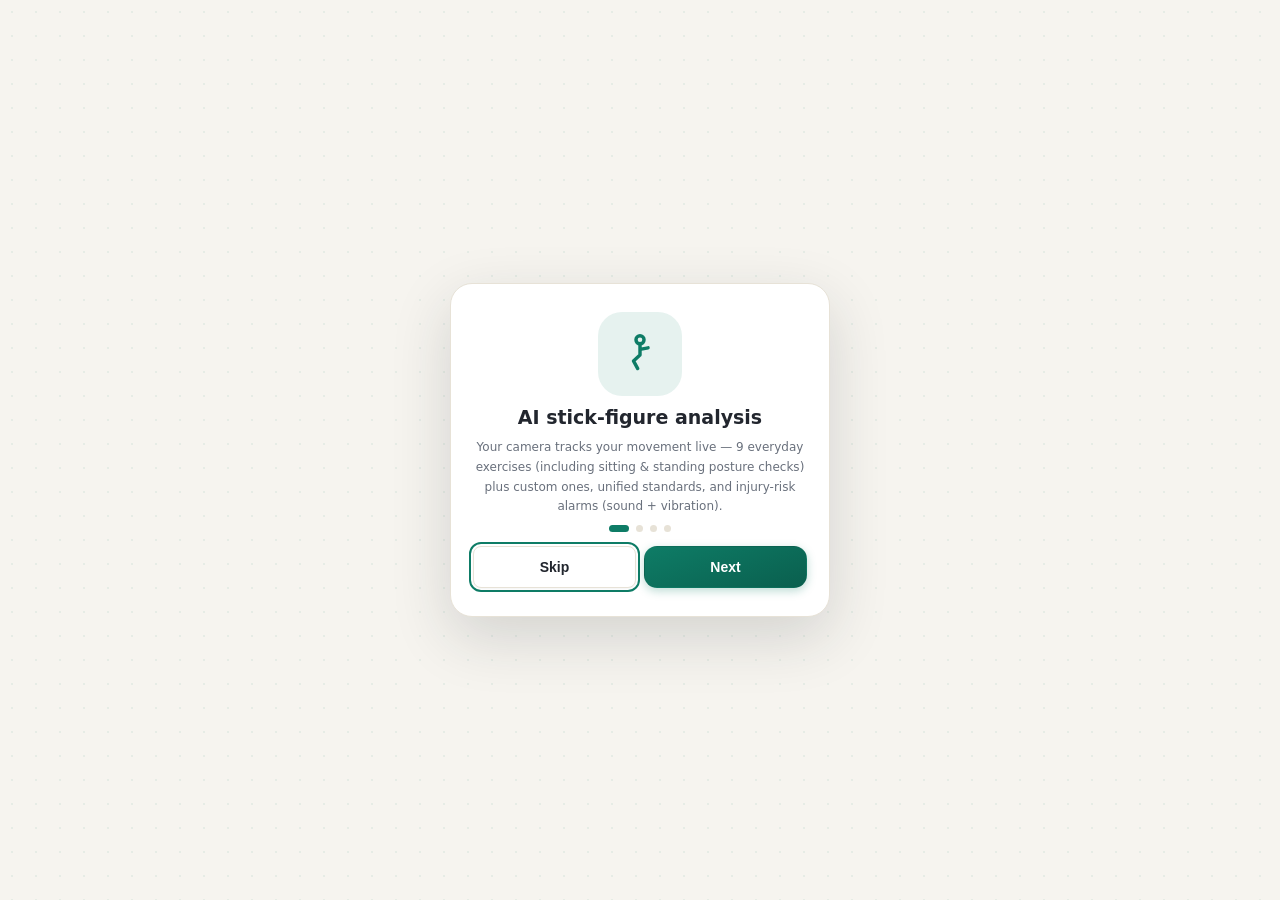
==== index.html @ b5837866 "v2.32.0: 端手接力（导出→传文件→导入合并，不再覆盖）+ 215 项测试全绿" ====
<!DOCTYPE html>
<html lang="zh-CN">
<head>
<meta charset="UTF-8">
<meta name="viewport" content="width=device-width, initial-scale=1.0, viewport-fit=cover">
<meta name="theme-color" content="#f6f4ef">
<meta name="description" content="康复AI：浏览器本地运行 AI 姿态识别，火柴人实时分析深蹲/弓步蹲/俯卧撑，训练记录与理疗预约，视频不上传。">
<title>康复AI · 火柴人姿势分析</title>
<link rel="icon" href="data:image/svg+xml,%3Csvg xmlns='http://www.w3.org/2000/svg' viewBox='0 0 40 40'%3E%3Crect width='40' height='40' rx='11' fill='%230e7c66'/%3E%3Ccircle cx='20' cy='12.5' r='3.4' fill='none' stroke='white' stroke-width='2.4'/%3E%3Cpath d='M20 16.5v8.2M20 20.5l-5.6 4.4M20 20.5l5.6 4.4M20 24.7l-4.4 5.6M20 24.7l4.4 5.6M20 19.5l-6-3.2M20 19.5l6-3.2' fill='none' stroke='white' stroke-width='2.4' stroke-linecap='round'/%3E%3C/svg%3E">
<link rel="manifest" href="manifest.json">
<meta name="apple-mobile-web-app-capable" content="yes">
<meta name="apple-mobile-web-app-status-bar-style" content="default">
<meta name="apple-mobile-web-app-title" content="康复AI">
<link rel="apple-touch-icon" href="icon-192.png">
<meta property="og:title" content="康复AI · Rehab AI — 火柴人姿势分析">
<meta property="og:description" content="On-device AI stick-figure posture analysis — squats, lunges, push-ups. Bilingual 中英双语, no video upload.">
<meta property="og:type" content="website">
<meta property="og:url" content="https://xushengqin666-cell.github.io/rehab-ai/">
<meta property="og:image" content="https://xushengqin666-cell.github.io/rehab-ai/icon-512.png">
<link rel="stylesheet" href="style.css">
</head>
<body>

<header class="app-header">
  <div class="brand">
    <svg class="brand-mark" viewBox="0 0 40 40" aria-hidden="true">
      <rect width="40" height="40" rx="11" fill="#0e7c66"/>
      <circle cx="20" cy="12.5" r="3.4" fill="none" stroke="#fff" stroke-width="2.4"/>
      <path d="M20 16.5v8.2M20 20.5l-5.6 4.4M20 20.5l5.6 4.4M20 24.7l-4.4 5.6M20 24.7l4.4 5.6M20 19.5l-6-3.2M20 19.5l6-3.2" fill="none" stroke="#fff" stroke-width="2.4" stroke-linecap="round"/>
    </svg>
    <div class="brand-text">
      <div class="logo" data-i18n="logoName">康复AI</div>
      <div class="sub" data-i18n="headerSub">火柴人姿势分析 · 端手互通</div>
    </div>
  </div>
  <button id="btn-lang" class="lang-btn" title="Switch language">EN</button>
</header>

<main>
  <!-- ============ 训练 ============ -->
  <section id="tab-train" class="tab active">
    <div class="ex-row">
      <div id="ex-chips" class="chips"></div>
    </div>
    <p class="hint" id="ex-desc"></p>
    <div id="goal-line" class="goal-line hidden"></div>
    <div id="train-today" class="card hidden" style="margin-top:10px;padding:12px 14px"></div>
    <div id="pain-strip" class="pain-strip"></div>

    <div class="camera-box">
      <video id="video" playsinline muted autoplay></video>
      <canvas id="overlay"></canvas>
      <div id="placeholder">
        <div class="ph-icon">
          <svg viewBox="0 0 24 24" fill="none" stroke="currentColor" stroke-width="1.6" stroke-linecap="round" stroke-linejoin="round"><circle cx="12" cy="4.8" r="2.2"/><path d="M12 7v5.6M12 12.6l-4 3M12 12.6l4 3M12 15.6l-3.2 4M12 15.6l3.2 4M12 9.6l-4.6-2M12 9.6l4.6-2"/></svg>
        </div>
        <p id="placeholder-text" data-i18n="phText">点击「开始分析」启动摄像头<br>手机请授权摄像头权限（需 HTTPS 或 localhost）</p>
      </div>
      <div id="loading" class="hidden"></div>
      <div id="train-timer" class="train-timer hidden"></div>
      <div id="cam-guide" class="cam-guide hidden"></div>
    </div>

    <div id="stats-box" class="hidden">
      <div id="chips" class="stats"></div>
    </div>

    <div id="feedback" class="feedback hidden"></div>
    <div id="cam-retry" class="hidden"></div>

    <!-- 二维码同步状态 -->
    <div id="sync-panel" class="card hidden" style="margin-top:12px">
      <h3 data-i18n="scanTitle">正在扫描二维码…</h3>
      <p class="hint" id="sync-progress">…</p>
      <div class="controls">
        <button id="btn-sync-cancel" class="btn" data-i18n="scanCancel">取消</button>
      </div>
    </div>

    <!-- 数据采集面板 -->
    <div id="collect-panel" class="card hidden" style="margin-top:12px">
      <h3 data-i18n="collectTitle">数据采集（训练真实模型用）</h3>
      <p class="hint" data-i18n="collectHint">摆好姿势 → 点下方标签记录当前帧特征。每个标签 ≥50 条效果最好。</p>
      <div id="collect-feats" class="collect-feats">特征: --</div>
      <div id="collect-labels" class="collect-labels"></div>
      <div id="collect-count" class="collect-count">已采 0 条</div>
    </div>

    <div class="controls">
      <button id="btn-start" class="btn primary">
        <span class="btn-ico" id="btn-start-ico"><svg viewBox="0 0 24 24"><path d="M8.2 5.6v12.8a.7.7 0 0 0 1.1.6l10.2-6.4a.7.7 0 0 0 0-1.2L9.3 5a.7.7 0 0 0-1.1.6Z" fill="currentColor"/></svg></span>
        <span id="btn-start-label" data-i18n="btnStart">开始分析</span>
      </button>
      <button id="btn-photo" class="btn">
        <span class="btn-ico"><svg viewBox="0 0 24 24" fill="none" stroke="currentColor" stroke-width="1.8" stroke-linecap="round" stroke-linejoin="round"><rect x="3.8" y="5.2" width="16.4" height="13.6" rx="2.2"/><circle cx="9.2" cy="10" r="1.5"/><path d="M4.8 17.2l5-4.6 3.6 3.2 2.9-2.6 2.9 2.8"/></svg></span>
        <span data-i18n="btnPhoto">图片分析</span>
      </button>
      <input type="file" id="photo-input" accept="image/*" hidden>
      <button id="btn-toggle-collect" class="btn">
        <span class="btn-ico"><svg viewBox="0 0 24 24" fill="none" stroke="currentColor" stroke-width="1.8" stroke-linecap="round" stroke-linejoin="round"><path d="M12.8 4.1l7.1.3a1.6 1.6 0 0 1 1.5 1.5l.3 7.1a2.4 2.4 0 0 1-.7 1.7l-6.9 6.9a2.4 2.4 0 0 1-3.4 0l-6.3-6.3a2.4 2.4 0 0 1 0-3.4l6.9-6.9a2.4 2.4 0 0 1 1.5-.9Z"/><circle cx="15.3" cy="8.7" r="1.5"/></svg></span>
        <span id="btn-collect-label" data-i18n="btnCollect">数据采集</span>
      </button>
      <button id="btn-save" class="btn accent" disabled>
        <span class="btn-ico"><svg viewBox="0 0 24 24" fill="none" stroke="currentColor" stroke-width="1.8" stroke-linecap="round" stroke-linejoin="round"><path d="M12 3.8a8.2 8.2 0 1 1 0 16.4 8.2 8.2 0 0 1 0-16.4Z"/><path d="m8.2 12.2 2.6 2.6 5-5.4"/></svg></span>
        <span data-i18n="btnSave">保存本次记录</span>
      </button>
      <button id="btn-rest" class="btn">
        <span class="btn-ico"><svg viewBox="0 0 24 24" fill="none" stroke="currentColor" stroke-width="1.8" stroke-linecap="round" stroke-linejoin="round"><circle cx="12" cy="13" r="7.4"/><path d="M12 9.6V13l2.4 1.6M9.8 2.6h4.4"/></svg></span>
        <span data-i18n="restBtn">休息计时</span>
      </button>
    </div>
    <p class="hint" data-i18n="trainHint">正面朝向镜头可检测膝盖内扣。采集的数据在「设置」页导出 CSV，用 Python 训练模型。</p>
  </section>

  <!-- ============ 体态评估（v2.19 新增：整体体态识别 → 识别完整才评价 → 指导性报告） ============ -->
  <section id="tab-posture" class="tab">
    <div class="card">
      <h3 data-i18n="paTitle">全身体态评估</h3>
      <p class="hint" data-i18n="paIntro">选择一种体态 → 全身完整入镜并保持 → AI 确认「识别完整」后才开始评价 → 指出不足并给出改进建议。</p>
      <div id="pa-kinds" class="pa-kinds">
        <button class="pa-kind" data-pa="standing"><span class="pa-kind-ico"><svg viewBox="0 0 24 24" fill="none" stroke="currentColor" stroke-width="1.8" stroke-linecap="round" stroke-linejoin="round"><circle cx="12" cy="4.8" r="2.2"/><path d="M12 7v5.6M12 12.6l-4 3M12 12.6l4 3M12 15.6l-3.2 4M12 15.6l3.2 4M12 9.6l-4.6-2M12 9.6l4.6-2"/></svg></span><span data-i18n="paKindStand">正常站立</span></button>
        <button class="pa-kind" data-pa="single"><span class="pa-kind-ico"><svg viewBox="0 0 24 24" fill="none" stroke="currentColor" stroke-width="1.8" stroke-linecap="round" stroke-linejoin="round"><circle cx="12" cy="4.8" r="2.2"/><path d="M12 7v8M12 11.5l-4 3M12 11.5l4 3M12 15l-3.2 4M12 15l3.2 4M12 9.5l-4.6-2M12 9.5l4.6-2M15.5 12.5l2.5-.5M15.5 14.5l2.5.5"/></svg></span><span data-i18n="paKindSingle">单腿站立</span></button>
        <button class="pa-kind" data-pa="squat"><span class="pa-kind-ico"><svg viewBox="0 0 24 24" fill="none" stroke="currentColor" stroke-width="1.8" stroke-linecap="round" stroke-linejoin="round"><circle cx="12" cy="5" r="2.2"/><path d="M12 7.2v3.6M12 10.8l-3 2M12 10.8l3 2M8.5 12.5 7 16M15.5 12.5 17 16M12 9.5l-4.6-2M12 9.5l4.6-2"/></svg></span><span data-i18n="paKindSquat">深蹲</span></button>
        <button class="pa-kind" data-pa="walk"><span class="pa-kind-ico"><svg viewBox="0 0 24 24" fill="none" stroke="currentColor" stroke-width="1.8" stroke-linecap="round" stroke-linejoin="round"><circle cx="12" cy="4.8" r="2.2"/><path d="M12 7v4.5M12 11.5l-3.5 2.5L7 16.5M12 11.5l3 1.5M10.5 16.5l2 2 3.5-2M12 9.5l-4-2M12 9.5l4-2"/></svg></span><span data-i18n="paKindWalk">走路</span></button>
        <button class="pa-kind" data-pa="run"><span class="pa-kind-ico"><svg viewBox="0 0 24 24" fill="none" stroke="currentColor" stroke-width="1.8" stroke-linecap="round" stroke-linejoin="round"><circle cx="12" cy="4.8" r="2.2"/><path d="M12 7v3.5M12 10.5l-4 2.5L6.5 15M12 10.5l3.5 2M9 15.5l2.5 3 4-1.5M12 9.5l-4.6-2M12 9.5l4.6-2M8.5 8.5 7 8M9.5 7l1.5-1.5"/></svg></span><span data-i18n="paKindRun">跑步</span></button>
      </div>
      <p class="hint tiny" id="pa-guide" data-i18n="paGuideStand">侧身或正面朝向镜头，全身入镜，自然站立 6 秒</p>
    </div>

    <div class="camera-box" id="pa-cam-box">
      <video id="pa-video" playsinline muted autoplay></video>
      <canvas id="pa-overlay"></canvas>
      <div id="pa-placeholder">
        <div class="ph-icon">
          <svg viewBox="0 0 24 24" fill="none" stroke="currentColor" stroke-width="1.6" stroke-linecap="round" stroke-linejoin="round"><circle cx="12" cy="4.8" r="2.2"/><path d="M12 7v5.6M12 12.6l-4 3M12 12.6l4 3M12 15.6l-3.2 4M12 15.6l3.2 4M12 9.6l-4.6-2M12 9.6l4.6-2"/></svg>
        </div>
        <p id="pa-placeholder-text" data-i18n="paPlaceholderShort">选一种体态 → 全身入镜保持稳定，AI 确认识别完整后自动评价</p>
      </div>
      <div id="pa-loading" class="hidden"></div>
    </div>

    <div id="pa-gate" class="card hidden">
      <h3 data-i18n="paGateTitle">识别完整性检查（先完整，再评价）</h3>
      <div id="pa-checks" class="pa-checks"></div>
      <div id="pa-progress" class="pa-progress"><div class="pa-progress-fill" id="pa-progress-fill"></div></div>
      <p class="hint tiny" id="pa-hint"></p>
    </div>

    <div class="controls">
      <button id="btn-pa-start" class="btn primary">
        <span class="btn-ico"><svg viewBox="0 0 24 24" fill="none" stroke="currentColor" stroke-width="1.8" stroke-linecap="round" stroke-linejoin="round"><path d="M8.2 5.6v12.8a.7.7 0 0 0 1.1.6l10.2-6.4a.7.7 0 0 0 0-1.2L9.3 5a.7.7 0 0 0-1.1.6Z" fill="currentColor"/></svg></span>
        <span id="btn-pa-start-label" data-i18n="paBtnStart">开始体态评估</span>
      </button>
      <button id="btn-pa-demo" class="btn">
        <span class="btn-ico"><svg viewBox="0 0 24 24" fill="none" stroke="currentColor" stroke-width="1.8" stroke-linecap="round" stroke-linejoin="round"><path d="M4.5 5.5h5l2-2h1l2 2h5v10h-15z"/><circle cx="12" cy="11" r="3.4"/></svg></span>
        <span data-i18n="paBtnDemo">演示模式</span>
      </button>
    </div>

    <div id="pa-report" class="card hidden"></div>

    <div class="card">
      <h3 data-i18n="romTitle">关节活动度 ROM 测量</h3>
      <p class="hint" data-i18n="romIntro">测 6 秒取最大活动范围：选测量项与侧别 → 按提示慢慢做到最大幅度 → 自动记录角度、等级与左右差异。</p>
      <div id="rom-items" class="pa-kinds"></div>
      <div class="controls" style="margin-top:8px">
        <div class="seg" id="rom-side">
          <button data-side="L" class="on" data-i18n="romSideL">左侧</button>
          <button data-side="R" data-i18n="romSideR">右侧</button>
        </div>
      </div>
      <p class="hint tiny" id="rom-guide"></p>
      <div class="controls">
        <button id="btn-rom-start" class="btn primary"><span id="btn-rom-start-label" data-i18n="romStart">开始 ROM 测量</span></button>
        <button id="btn-rom-demo" class="btn" data-i18n="romDemo">演示模式</button>
      </div>
      <div id="rom-live" class="rom-live hidden"></div>
      <div id="rom-result" class="hidden"></div>
      <p class="hint tiny" id="rom-history-title" data-i18n="romHistoryTitle" style="margin-top:12px">ROM 历史</p>
      <div id="rom-history" class="list"></div>
    </div>

    <div class="card">
      <h3 data-i18n="paHistoryTitle">历史体态评估</h3>
      <div id="pa-history" class="list"></div>
    </div>

    <div class="card">
      <h3 data-i18n="eduTitle">康复小课堂</h3>
      <p class="hint" data-i18n="eduHint">点开卡片了解「为什么会这样 · 不纠正会怎样 · 日常该注意什么」，并直接跳到对应训练。</p>
      <div id="edu-list" class="list"></div>
    </div>
  </section>

  <!-- ============ 功能测试（v2.20 新增：动态动作分析 · 运动学引擎 · 知识库训练 · 长期追踪） ============ -->
  <section id="tab-ft" class="tab">
    <div class="card">
      <h3 data-i18n="ftTitle">运动功能测试（动态动作）</h3>
      <p class="hint" data-i18n="ftIntro">5 项动态动作约 5 分钟：AI 分析整个动作过程——关节角度、左右对称、速度、稳定性、活动范围、一致性，与标准模板比对相似度，再按「问题→训练」知识库给出个性化方案；复测时自动对比上次进步。</p>
      <p class="hint tiny" data-i18n="ftScoreWeights">评分权重：静态对称 20% · 关节排列 20% · 动态控制 25% · 稳定性 15% · 活动度 10% · 一致性 10%</p>
      <div id="ft-moves" class="pa-kinds"></div>
      <p class="hint tiny" id="ft-guide"></p>
      <p class="hint tiny" data-i18n="ftWarmup">测试前请先活动关节 30 秒</p>
    </div>

    <div class="camera-box" id="ft-cam-box">
      <video id="ft-video" playsinline muted autoplay></video>
      <canvas id="ft-overlay"></canvas>
      <div id="ft-placeholder">
        <div class="ph-icon">
          <svg viewBox="0 0 24 24" fill="none" stroke="currentColor" stroke-width="1.6" stroke-linecap="round" stroke-linejoin="round"><circle cx="12" cy="4.8" r="2.2"/><path d="M12 7v5.6M12 12.6l-4 3M12 12.6l4 3M12 15.6l-3.2 4M12 15.6l3.2 4M12 9.6l-4.6-2M12 9.6l4.6-2"/></svg>
        </div>
        <p id="ft-placeholder-text" data-i18n="ftPlaceholderShort">选择动作 → 全身入镜，AI 先检查完整性再分析</p>
      </div>
      <div id="ft-loading" class="hidden"></div>
    </div>

    <div id="ft-gate" class="card hidden">
      <h3 data-i18n="ftGateTitle">识别完整性检查（先完整，再分析）</h3>
      <div id="ft-checks" class="pa-checks"></div>
      <p class="hint tiny" id="ft-hint"></p>
    </div>

    <div id="ft-live" class="card hidden">
      <h3 data-i18n="ftLive">实时数据</h3>
      <div id="ft-live-metrics" class="stats"></div>
      <div id="ft-live-sub" class="hint tiny hidden"></div>
      <div class="ft-cue" id="ft-cue"></div>
    </div>

    <div class="controls">
      <button id="btn-ft-start" class="btn primary">
        <span class="btn-ico"><svg viewBox="0 0 24 24" fill="none" stroke="currentColor" stroke-width="1.8" stroke-linecap="round" stroke-linejoin="round"><path d="M8.2 5.6v12.8a.7.7 0 0 0 1.1.6l10.2-6.4a.7.7 0 0 0 0-1.2L9.3 5a.7.7 0 0 0-1.1.6Z" fill="currentColor"/></svg></span>
        <span id="btn-ft-start-label" data-i18n="ftBtnStart">开始测试</span>
      </button>
      <button id="btn-ft-battery" class="btn">
        <span class="btn-ico"><svg viewBox="0 0 24 24" fill="none" stroke="currentColor" stroke-width="1.8" stroke-linecap="round" stroke-linejoin="round"><path d="M4 7h11v10H4zM15 9.5h2l1.5 1.5v2L17 14.5h-2M8 10.5v3M6.5 12h3"/></svg></span>
        <span data-i18n="ftBatteryBtn">完整测试（5 项连测）</span>
      </button>
      <button id="btn-ft-demo" class="btn">
        <span class="btn-ico"><svg viewBox="0 0 24 24" fill="none" stroke="currentColor" stroke-width="1.8" stroke-linecap="round" stroke-linejoin="round"><path d="M4.5 5.5h5l2-2h1l2 2h5v10h-15z"/><circle cx="12" cy="11" r="3.4"/></svg></span>
        <span data-i18n="ftBtnDemo">演示模式</span>
      </button>
    </div>

    <div id="ft-report" class="card hidden"></div>

    <div class="card">
      <h3 data-i18n="ftProfileTitle">数字人体档案</h3>
      <div id="ft-profile"></div>
    </div>

    <div class="card">
      <h3 data-i18n="ftHistoryTitle">测试记录</h3>
      <div id="ft-history" class="list"></div>
    </div>
  </section>

  <!-- ============ 今日（v2.21 新增：综合运动指数 · 恢复建议 · 坚持热力图 · 周小结） ============ -->
  <section id="tab-home" class="tab">
    <div class="card">
      <h3 data-i18n="relayTitle">端手接力（手机 ⇄ 电脑）</h3>
      <p class="hint" data-i18n="relayIntro">三步把数据搬过去：①在本机点「导出数据」拿到一个备份文件；②用微信/邮件/隔空投送传到另一台；③在另一台点「导入并合并」——两台的数据会合并（不是覆盖），编号相同的记录自动去重。</p>
      <div class="controls">
        <button id="btn-relay-export" class="btn primary"><span data-i18n="btnExport">导出数据</span></button>
        <button id="btn-relay-import" class="btn"><span data-i18n="btnImport">导入并合并</span></button>
        <button id="btn-relay-qr" class="btn"><span data-i18n="btnSyncShow2">面对面二维码同步</span></button>
      </div>
      <p class="hint tiny" id="relay-state"></p>
      <p class="hint tiny" data-i18n="relayHint">两台在同一房间时用二维码最快；不在同一地点就传文件。两种方式都是本地直传，不经过任何服务器。</p>
    </div>
    <div class="card">
      <h3 data-i18n="loopTitle">康复闭环（一条主线）</h3>
      <p class="hint" data-i18n="loopIntro">评估发现问题 → 生成训练 → 训练后记疼痛 → 复评对比：五步自动串起来，每一步都能一键跳到该去的地方。</p>
      <div id="care-loop"></div>
    </div>
    <div class="card">
      <h3 data-i18n="homeTitle">今日总览</h3>
      <div id="home-index"></div>
      <p class="hint tiny" id="home-pain" style="margin-top:8px"></p>
    </div>
    <div class="card" id="ai-plan-card">
      <h3 data-i18n="aiPlanTitle">AI 今日处方</h3>
      <p class="hint" data-i18n="aiPlanIntro">依据你自己的数据算出来，不是固定模板：规则与阈值都可在「设置 → 智能引擎」里改；采纳与否会被记住，下次自动调整。</p>
      <div id="ai-plan"></div>
    </div>
    <div class="card">
      <h3 data-i18n="homeToday">今日任务</h3>
      <div id="home-today" class="list"></div>
    </div>
    <div class="card">
      <h3 data-i18n="homeStreak30">30 天坚持</h3>
      <div id="home-heat" class="hm-heat"></div>
    </div>
    <div class="card">
      <h3 data-i18n="homeWeek">本周小结</h3>
      <div id="home-week"></div>
    </div>
  </section>

  <!-- ============ 跟练（v2.21 新增：引导式训练 · 节拍器 · 语音 · 组间休息 · 计入训练记录） ============ -->
  <section id="tab-guide" class="tab">
    <div class="card">
      <h3 data-i18n="guideTitle">AI 跟练（引导式训练）</h3>
      <p class="hint" data-i18n="guideIntro">选一节康复跟练课：节拍器打节奏、语音报组次、组间自动休息，完成后自动计入训练记录（无需摄像头）。</p>
      <div id="gw-list" class="gw-list"></div>
    </div>
    <div id="gw-active" class="card hidden">
      <div class="gw-stage" id="gw-stage"></div>
    </div>
  </section>

  <!-- ============ 记录打卡 ============ -->
  <section id="tab-record" class="tab">
    <div class="card">
      <h3 data-i18n="weekTitle">本周概况</h3>
      <div id="week-chart" class="chart"></div>
      <div class="summary-line" id="summary-line"></div>
      <p class="hint tiny" id="week-best" style="margin-top:4px"></p>
    </div>
    <div class="card">
      <h3 data-i18n="trendTitle">30 天趋势</h3>
      <p class="chart-cap" data-i18n="trendReps">每日次数</p>
      <div id="trend-chart" class="trend"></div>
      <p class="chart-cap" data-i18n="trendQuality">动作质量（不合格帧 %）</p>
      <div id="quality-chart" class="trend"></div>
    </div>
    <div class="card">
      <h3 data-i18n="distTitle">各动作分布</h3>
      <div id="dist-chart" class="dist"></div>
    </div>
    <div class="card">
      <h3 data-i18n="achTitle">成就</h3>
      <div id="ach-grid" class="ach"></div>
      <p class="hint tiny" id="ach-count" style="margin-top:6px"></p>
    </div>
    <div class="card">
      <h3 data-i18n="painTitle">疼痛记录（VAS 0–10）</h3>
      <p class="hint" data-i18n="painHint">训练前后各记一次：看训练是让疼痛变好还是变差。≥7 分建议先休息，或咨询治疗师。</p>
      <div id="pain-now" class="pain-now"></div>
      <div id="pain-chart" class="trend"></div>
      <div class="controls">
        <button id="btn-pain-pre" class="btn"><span data-i18n="painPre">记训练前疼痛</span></button>
        <button id="btn-pain-post" class="btn"><span data-i18n="painPost">记训练后疼痛</span></button>
      </div>
      <div id="pain-list" class="list" style="margin-top:8px"></div>
    </div>
    <div class="card">
      <h3 data-i18n="repTitle">治疗师报告</h3>
      <p class="hint" data-i18n="repHint">把近 30 天的评估、训练、疼痛与建议汇总成一页报告：导出 HTML 后用浏览器「打印 → 另存为 PDF」即可发给治疗师，也可以直接发图片。</p>
      <div id="rep-summary" class="rep-summary"></div>
      <div class="controls">
        <button id="btn-rep-html" class="btn primary"><span data-i18n="repExportHtml">导出报告（HTML/PDF）</span></button>
        <button id="btn-rep-png" class="btn"><span data-i18n="repExportPng">导出图片</span></button>
        <button id="btn-rep-copy" class="btn"><span data-i18n="repCopy">复制摘要</span></button>
      </div>
    </div>
    <div class="card">
      <h3 data-i18n="recordTitle">打卡记录</h3>
      <div id="session-list" class="list"></div>
    </div>
  </section>

  <!-- ============ 评估反馈 ============ -->
  <section id="tab-assess" class="tab">
    <div class="card">
      <h3 data-i18n="assessTitle">自我评估（1 分钟）</h3>
      <div class="q">
        <label data-i18n="qPain">1. 下蹲时膝盖有疼痛吗？</label>
        <div class="seg" data-q="pain">
          <button data-v="0" class="on" data-i18n="pain0">无</button>
          <button data-v="1" data-i18n="pain1">轻微</button>
          <button data-v="2" data-i18n="pain2">明显</button>
        </div>
      </div>
      <div class="q">
        <label data-i18n="qValgus">2. 深蹲时膝盖会不自觉向内扣吗？</label>
        <div class="seg" data-q="valgus">
          <button data-v="0" class="on" data-i18n="valgus0">不会</button>
          <button data-v="1" data-i18n="valgus1">有时</button>
          <button data-v="2" data-i18n="valgus2">经常</button>
        </div>
      </div>
      <div class="q">
        <label data-i18n="qBack">3. 久坐或运动后腰痛？</label>
        <div class="seg" data-q="back">
          <button data-v="0" class="on" data-i18n="back0">无</button>
          <button data-v="1" data-i18n="back1">偶尔</button>
          <button data-v="2" data-i18n="back2">经常</button>
        </div>
      </div>
      <div class="q">
        <label data-i18n="qFreq">4. 每周运动频率？</label>
        <div class="seg" data-q="freq">
          <button data-v="0" class="on" data-i18n="freq0">&lt;1次</button>
          <button data-v="1" data-i18n="freq1">1-3次</button>
          <button data-v="2" data-i18n="freq2">4次以上</button>
        </div>
      </div>
      <button id="btn-assess" class="btn primary block">
        <span class="btn-ico"><svg viewBox="0 0 24 24" fill="none" stroke="currentColor" stroke-width="1.8" stroke-linecap="round" stroke-linejoin="round"><rect x="6.5" y="4.2" width="11" height="16.2" rx="2.2"/><path d="M9.4 4.2v-1a1 1 0 0 1 1-1h3.2a1 1 0 0 1 1 1v1M9.2 13.6l2.1 2.1 3.7-4.4"/></svg></span>
        <span data-i18n="btnAssess">生成评估报告</span>
      </button>
      <div id="assess-result" class="assess-result hidden"></div>
    </div>
    <div class="card">
      <h3 data-i18n="assessTrend">评估分数趋势</h3>
      <div id="assess-trend" class="trend"></div>
    </div>
    <div class="card">
      <h3 data-i18n="promTitle">标准化自评量表（PROMs）</h3>
      <p class="hint" data-i18n="promIntro">用国际通用的随访量表记录功能受限程度：ODI 腰痛 · NDI 颈痛 · KOOS-12 膝痛 · EQ-5D-5L 通用健康。同一量表反复填写即可看恢复曲线，结果自动进入治疗师报告。</p>
      <div id="prom-list" class="pa-kinds"></div>
      <p class="hint tiny" id="prom-desc"></p>
      <div class="controls">
        <button id="btn-prom-start" class="btn primary"><span data-i18n="promStart">开始填写</span></button>
        <button id="btn-prom-cancel" class="btn hidden" data-i18n="cfCancel">取消</button>
      </div>
      <div id="prom-form" class="hidden"></div>
      <div id="prom-result" class="hidden"></div>
      <p class="hint tiny" id="prom-history-title" data-i18n="promHistoryTitle" style="margin-top:12px">量表历史</p>
      <div id="prom-history" class="list"></div>
    </div>
    <div class="card">
      <h3 data-i18n="assessListTitle">历史评估</h3>
      <div id="assess-list" class="list"></div>
    </div>
  </section>

  <!-- ============ 预约日程 ============ -->
  <section id="tab-schedule" class="tab">
    <div class="card">
      <h3 data-i18n="pathTitle">康复路径（分阶段）</h3>
      <p class="hint" data-i18n="pathIntro">不是写死的模板：路径、当前阶段、进阶条件都由你定；系统按你自己的数据推荐起点与升级时机，并可随时手动调整。</p>
      <div id="path-rec" class="hint tiny"></div>
      <div id="path-pick" class="pa-kinds"></div>
      <div id="path-body"></div>
    </div>
    <div class="card">
      <h3 data-i18n="todayPlan">今日任务</h3>
      <div id="today-plan" class="list"></div>
    </div>

    <div class="card">
      <h3 data-i18n="planTitle">康复计划</h3>
      <p class="hint" data-i18n="planHint">给每周的每天安排动作和目标次数，训练页打卡后自动计入进度。</p>
      <div id="plan-list" class="list"></div>
      <button id="btn-plan-add" class="btn block" data-i18n="btnPlanAdd">➕ 添加动作到计划</button>
      <button id="btn-ai-plan" class="btn primary block" style="margin-top:8px">
        <span class="btn-ico"><svg viewBox="0 0 24 24" fill="none" stroke="currentColor" stroke-width="1.8" stroke-linecap="round" stroke-linejoin="round"><path d="M12 4.5l1.4 4.1 4.1 1.4-4.1 1.4L12 15.5l-1.4-4.1-4.1-1.4 4.1-1.4Z"/><path d="M18.5 15.5l.7 2 2 .7-2 .7-.7 2-.7-2-2-.7 2-.7Z"/></svg></span>
        <span data-i18n="aiPlanBtn">AI 一键生成计划</span>
      </button>
      <div id="plan-editor" class="plan-editor hidden">
        <div id="plan-ex-pick" class="chips" style="margin-top:10px"></div>
        <div class="cf-rep" style="margin-top:8px">
          <input type="number" id="plan-reps" min="1" value="30" placeholder="目标次数" data-i18n-ph="planReps">
        </div>
        <div class="plan-days" id="plan-days"></div>
        <div class="controls">
          <button id="btn-plan-cancel" class="btn" data-i18n="cfCancel">取消</button>
          <button id="btn-plan-save" class="btn primary" data-i18n="cfSave">保存</button>
        </div>
      </div>
    </div>

    <div class="card">
      <h3 data-i18n="remTitle">训练提醒</h3>
      <p class="hint" data-i18n="remHint">到点提醒完成今日计划（需允许通知；页面开着时生效）。</p>
      <div class="rem-row">
        <input type="time" id="rem-time" value="18:00">
        <button id="btn-rem-toggle" class="btn primary" data-i18n="btnRemEnable">开启提醒</button>
      </div>
      <p class="hint" id="rem-status"></p>
    </div>

    <div class="card">
      <h3 data-i18n="sedTitle">久坐提醒</h3>
      <p class="hint" data-i18n="sedHint">久坐一段时间提醒起来活动，保护腰椎和肩颈。</p>
      <div class="rem-row">
        <select id="sed-interval" style="flex:1">
          <option value="30" data-i18n="sedOpt30">30 分钟</option>
          <option value="45" selected data-i18n="sedOpt45">45 分钟</option>
          <option value="60" data-i18n="sedOpt60">60 分钟</option>
        </select>
        <button id="btn-sed-toggle" class="btn primary" data-i18n="sedEnable">开启久坐提醒</button>
      </div>
      <p class="hint" id="sed-status"></p>
    </div>

    <div class="card">
      <h3 data-i18n="voiceTitle">语音播报</h3>
      <p class="hint" data-i18n="voiceHint">开启后用语音提示动作要领、计数里程碑和危险警报（手机/电脑系统语音，离线可用）。</p>
      <div class="rem-row">
        <button id="btn-voice-toggle" class="btn primary block" data-i18n="btnVoiceEnable">开启语音</button>
      </div>
      <p class="hint" id="voice-status"></p>
    </div>

    <div class="card">
      <h3 data-i18n="apptTitle">理疗预约</h3>
      <form id="appt-form" class="form">
        <input type="date" id="appt-date" required>
        <input type="time" id="appt-time" required>
        <input type="text" id="appt-place" placeholder="理疗师 / 医院名称" data-i18n-ph="phPlace" required>
        <input type="text" id="appt-note" placeholder="备注（可选）" data-i18n-ph="phNote">
        <button class="btn primary block">
          <span class="btn-ico"><svg viewBox="0 0 24 24" fill="none" stroke="currentColor" stroke-width="1.8" stroke-linecap="round" stroke-linejoin="round"><path d="M12 5.5v13M5.5 12h13"/></svg></span>
          <span data-i18n="btnAddAppt">添加预约</span>
        </button>
      </form>
    </div>
    <div class="card">
      <h3 data-i18n="apptListTitle">预约列表</h3>
      <div id="appt-list" class="list"></div>
    </div>
  </section>

  <!-- ============ 设置 ============ -->
  <section id="tab-settings" class="tab">
    <div class="card">
      <h3 data-i18n="profileTitle">个人资料</h3>
      <div class="form">
        <input type="text" id="pf-name" placeholder="昵称" data-i18n-ph="phName">
        <select id="pf-goal">
          <option value="knee" data-i18n="goalKnee">膝关节康复</option>
          <option value="posture" data-i18n="goalPosture">改善姿势</option>
          <option value="fitness" data-i18n="goalFitness">增强体能</option>
          <option value="other" data-i18n="goalOther">其他</option>
        </select>
        <input type="text" id="pf-injury" placeholder="伤情备注（可选，仅存本机）" data-i18n-ph="phInjury">
        <button id="btn-save-profile" class="btn primary block" data-i18n="btnSaveProfile">保存资料</button>
      </div>
    </div>

    <div class="card">
      <h3 data-i18n="customTitle">自定义动作</h3>
      <p class="hint" data-i18n="customHint">自己定义动作：选三个关节量夹角（或竖直角度）、设合格范围、设计数规则、写提示语。创建后在「训练」页选择使用。</p>
      <div id="custom-list" class="list"></div>
      <button id="btn-new-custom" class="btn primary block">
        <span class="btn-ico"><svg viewBox="0 0 24 24" fill="none" stroke="currentColor" stroke-width="1.8" stroke-linecap="round" stroke-linejoin="round"><path d="M12 5.5v13M5.5 12h13"/></svg></span>
        <span data-i18n="btnNewCustom">新建自定义动作</span>
      </button>
    </div>

    <div class="card hidden" id="custom-form-card">
      <h3 id="cf-title">新建自定义动作</h3>
      <div class="form">
        <input type="text" id="cf-name" placeholder="动作名称（如：单腿蹲）" data-i18n-ph="cfNamePh">
        <input type="text" id="cf-desc" placeholder="动作说明（可选）" data-i18n-ph="cfDescPh">
        <div class="cf-grid">
          <div class="cf-group">
            <b data-i18n="cfA1">角度1（主角度）</b>
            <input type="text" id="cf-a1-name" placeholder="角度名称（如：膝角）" data-i18n-ph="cfAngleName1">
            <select id="cf-a1-type">
              <option value="angle" data-i18n="cfTypeAngle">三点夹角</option>
              <option value="vertical" data-i18n="cfTypeVertical">竖直角度</option>
            </select>
            <div class="cf-joints" id="cf-a1-a"></div>
            <div class="cf-joints" id="cf-a1-b"></div>
            <div class="cf-joints" id="cf-a1-c"></div>
            <div class="cf-rule">
              <input type="number" id="cf-r1-min" placeholder="合格最小(可空)" data-i18n-ph="cfMin">
              <input type="number" id="cf-r1-max" placeholder="合格最大(可空)" data-i18n-ph="cfMax">
              <input type="text" id="cf-r1-good" placeholder="合格提示" data-i18n-ph="cfGoodPh">
              <input type="text" id="cf-r1-bad" placeholder="不合格提示" data-i18n-ph="cfBadPh">
            </div>
          </div>
          <div class="cf-group">
            <b data-i18n="cfA2">角度2（辅助）</b>
            <input type="text" id="cf-a2-name" placeholder="角度名称（如：前倾）" data-i18n-ph="cfAngleName2">
            <select id="cf-a2-type">
              <option value="angle" data-i18n="cfTypeAngle">三点夹角</option>
              <option value="vertical" selected data-i18n="cfTypeVertical">竖直角度</option>
            </select>
            <div class="cf-joints" id="cf-a2-a"></div>
            <div class="cf-joints" id="cf-a2-b"></div>
            <div class="cf-rule">
              <input type="number" id="cf-r2-min" placeholder="合格最小(可空)" data-i18n-ph="cfMin">
              <input type="number" id="cf-r2-max" placeholder="合格最大(可空)" data-i18n-ph="cfMax">
              <input type="text" id="cf-r2-good" placeholder="合格提示" data-i18n-ph="cfGoodPh">
              <input type="text" id="cf-r2-bad" placeholder="不合格提示" data-i18n-ph="cfBadPh">
            </div>
          </div>
        </div>
        <div class="cf-group">
          <b data-i18n="cfRep">次数计数</b>
          <div class="cf-rep">
            <select id="cf-rep-metric">
              <option value="a1" data-i18n="cfRepMetricA1">用角度1 计数</option>
              <option value="a2" data-i18n="cfRepMetricA2">用角度2 计数</option>
            </select>
            <input type="number" id="cf-rep-down" placeholder="下蹲阈值(如100)" data-i18n-ph="cfRepDown">
            <input type="number" id="cf-rep-up" placeholder="起身阈值(如150)" data-i18n-ph="cfRepUp">
          </div>
        </div>
        <div class="controls">
          <button id="cf-cancel" class="btn" data-i18n="cfCancel">取消</button>
          <button id="cf-save" class="btn primary" data-i18n="cfSave">保存</button>
        </div>
      </div>
    </div>

    <div class="card">
      <h3 data-i18n="exportTitle">数据导出（训练模型闭环）</h3>
      <p class="hint" data-i18n="exportHint">在训练页开启「数据采集」打标签后，导出 CSV → 电脑上用 <b>train_from_web.py</b> 训练真实模型。</p>
      <div class="controls">
        <button id="btn-export-collect" class="btn">
          <span class="btn-ico"><svg viewBox="0 0 24 24" fill="none" stroke="currentColor" stroke-width="1.8" stroke-linecap="round" stroke-linejoin="round"><path d="M12 4v10M7.5 10.5 12 15l4.5-4.5M5 20h14"/></svg></span>
          <span data-i18n="btnExportCollect">导出采集 CSV</span>
        </button>
        <button id="btn-clear-collect" class="btn danger">
          <span class="btn-ico"><svg viewBox="0 0 24 24" fill="none" stroke="currentColor" stroke-width="1.8" stroke-linecap="round" stroke-linejoin="round"><path d="M5 7h14M10 7V5.5A1.5 1.5 0 0 1 11.5 4h1A1.5 1.5 0 0 1 14 5.5V7M6.5 7l.8 11.5a2 2 0 0 0 2 2h5.4a2 2 0 0 0 2-2L17.5 7M10 11v6M14 11v6"/></svg></span>
          <span data-i18n="btnClearCollect">清空采集</span>
        </button>
      </div>
    </div>

    <div class="card">
      <h3 data-i18n="syncTitle">端手互通（二维码同步）</h3>
      <p class="hint" data-i18n="syncHint">两台设备都打开同一个网址：一台点「显示二维码」，另一台点「扫描二维码」，数据几秒内自动合并。</p>
      <div class="controls">
        <button id="btn-sync-show" class="btn primary">
          <span class="btn-ico"><svg viewBox="0 0 24 24" fill="none" stroke="currentColor" stroke-width="1.8" stroke-linecap="round" stroke-linejoin="round"><rect x="4.5" y="4.5" width="6" height="6" rx="1"/><rect x="13.5" y="4.5" width="6" height="6" rx="1"/><rect x="4.5" y="13.5" width="6" height="6" rx="1"/><path d="M13.5 13.5h3v3h-3zM13.5 19.5h3M19.5 13.5v6"/></svg></span>
          <span data-i18n="btnSyncShow">显示二维码</span>
        </button>
        <button id="btn-sync-scan" class="btn">
          <span class="btn-ico"><svg viewBox="0 0 24 24" fill="none" stroke="currentColor" stroke-width="1.8" stroke-linecap="round" stroke-linejoin="round"><path d="M3.5 8V6.5A2.5 2.5 0 0 1 6 4h2M15.5 4H18a2.5 2.5 0 0 1 2.5 2.5V8M20.5 16v1.5a2.5 2.5 0 0 1-2.5 2.5h-2.5M8.5 20H6a2.5 2.5 0 0 1-2.5-2.5V16"/></svg></span>
          <span data-i18n="btnSyncScan">扫描二维码</span>
        </button>
      </div>
    </div>

    <div class="card">
      <h3 data-i18n="accountTitle">我的账号</h3>
      <div class="account-row">
        <div class="account-avatar" id="account-avatar">?</div>
        <div style="flex:1;min-width:0">
          <div class="account-email" id="cloud-status" data-i18n="cloudNotLoggedIn">未登录</div>
          <div class="hint" style="margin-top:2px" data-i18n="accountHint">登录后所有数据自动同步到云端，换设备登录即可恢复。</div>
        </div>
      </div>
      <div class="controls">
        <button id="btn-open-login" class="btn primary" data-i18n="btnOpenLogin">登录 / 注册</button>
        <button id="btn-config-server" class="btn hidden" data-i18n="btnConfigServer">配置服务器</button>
        <button id="btn-cloud-sync" class="btn primary hidden" data-i18n="btnCloudSync">立即同步</button>
        <button id="btn-cloud-logout" class="btn hidden" data-i18n="btnCloudLogout">退出登录</button>
        <button id="btn-delete-account" class="btn danger hidden" data-i18n="btnDeleteAccount">删除账号</button>
      </div>
    </div>

    <div class="card">
      <h3 data-i18n="backupTitle">备份 / 恢复（JSON 文件）</h3>
      <p class="hint" data-i18n="backupHint">完整备份（含采集数据）：导出 JSON 文件保存，另一台「导入数据」恢复。</p>
      <p class="hint tiny" id="storage-size"></p>
      <p class="hint tiny" id="storage-break"></p>
      <p class="hint tiny" id="last-backup"></p>
      <div class="controls">
        <button id="btn-export" class="btn">
          <span class="btn-ico"><svg viewBox="0 0 24 24" fill="none" stroke="currentColor" stroke-width="1.8" stroke-linecap="round" stroke-linejoin="round"><path d="M12 4v10M7.5 10.5 12 15l4.5-4.5M5 20h14"/></svg></span>
          <span data-i18n="btnExport">导出数据</span>
        </button>
        <button id="btn-import" class="btn">
          <span class="btn-ico"><svg viewBox="0 0 24 24" fill="none" stroke="currentColor" stroke-width="1.8" stroke-linecap="round" stroke-linejoin="round"><path d="M12 15V5M7.5 8.5 12 4l4.5 4.5M5 20h14"/></svg></span>
          <span data-i18n="btnImport">导入数据</span>
        </button>
        <input type="file" id="import-input" accept=".json" hidden>
        <button id="btn-clear" class="btn danger">
          <span class="btn-ico"><svg viewBox="0 0 24 24" fill="none" stroke="currentColor" stroke-width="1.8" stroke-linecap="round" stroke-linejoin="round"><path d="M5 7h14M10 7V5.5A1.5 1.5 0 0 1 11.5 4h1A1.5 1.5 0 0 1 14 5.5V7M6.5 7l.8 11.5a2 2 0 0 0 2 2h5.4a2 2 0 0 0 2-2L17.5 7M10 11v6M14 11v6"/></svg></span>
          <span data-i18n="btnClearAll">清除全部数据</span>
        </button>
      </div>
    </div>

    <div class="card">
      <h3 data-i18n="aiTitle">AI 系统管家</h3>
      <div id="ai-card"><div class="hint" data-i18n="aiSub">自动体检本系统，收集反馈，协调更新</div></div>
    </div>

    <div class="card">
      <h3 data-i18n="aiEngTitle">智能引擎（可自行调整）</h3>
      <p class="hint" data-i18n="aiEngIntro">这里的每一条都能改：阈值、强度偏好、目标值全部由你决定；关闭自动调参后，AI 只汇报数据、不再改你的训练量。</p>
      <div class="form">
        <label class="hint" for="ai-pain-alarm" data-i18n="aiEngAlarm">疼痛预警阈值（训练后比训练前高几分就提醒）</label>
        <select id="ai-pain-alarm">
          <option value="1">1</option><option value="2">2</option><option value="3">3</option><option value="4">4</option>
        </select>
        <label class="hint" data-i18n="aiEngIntensity">训练强度偏好</label>
        <div class="seg" id="ai-intensity">
          <button data-int="soft" data-i18n="aiEngSoft">保守</button>
          <button data-int="std" data-i18n="aiEngStd">标准</button>
          <button data-int="hard" data-i18n="aiEngHard">积极</button>
        </div>
        <label class="hint" style="display:flex;align-items:center;gap:8px">
          <input type="checkbox" id="ai-auto-adapt" style="width:auto"> <span data-i18n="aiEngAuto">允许 AI 自动调整组数/强度/休息</span>
        </label>
      </div>
      <p class="hint tiny" data-i18n="aiEngTargets">我的 ROM 目标值（留空 = 用临床参考值）</p>
      <div id="ai-rom-targets" class="seg-grid"></div>
      <p class="hint tiny" data-i18n="aiEngBaseline" style="margin-top:12px">我的个人基线（来自你自己的历史）</p>
      <div id="ai-baseline" class="rep-summary"></div>
      <div class="controls" style="margin-top:10px">
        <button id="btn-ai-reset" class="btn" data-i18n="aiEngReset">恢复默认设置</button>
      </div>
    </div>

    <div class="card">
      <h3 data-i18n="camTitle">影像设置（手机不用放很远）</h3>
      <p class="hint" data-i18n="camIntro">默认用竖幅 3:4，同样距离能看到更多身体；支持变焦的手机自动拉到最广视野；识别不到全身时会给「后退/靠近」的具体提示。</p>
      <div class="form">
        <label class="hint" data-i18n="camAspect">画面比例</label>
        <div class="seg" id="cam-aspect">
          <button data-cam-asp="34" data-i18n="camAspect34">竖幅 3:4（推荐）</button>
          <button data-cam-asp="169" data-i18n="camAspect169">横幅 16:9</button>
        </div>
        <label class="hint" style="display:flex;align-items:center;gap:8px">
          <input type="checkbox" id="cam-follow" style="width:auto"> <span data-i18n="camFollow">跟随显示（火柴人始终居中）</span>
        </label>
        <label class="hint" style="display:flex;align-items:center;gap:8px">
          <input type="checkbox" id="cam-guide-chk" style="width:auto"> <span data-i18n="camGuideChk">显示入镜/距离引导</span>
        </label>
        <label class="hint" for="cam-zoom" data-i18n="camZoom">视野（变焦，仅部分安卓机型支持）</label>
        <input type="range" id="cam-zoom" min="1" max="1" step="0.1" class="hidden" style="width:100%">
      </div>
      <p class="hint tiny" id="cam-status"></p>
      <div class="controls">
        <button id="btn-cam-pick" class="btn primary" data-i18n="camPick">自动挑选最广镜头</button>
        <button id="btn-cam-reset" class="btn" data-i18n="camReset">重置影像设置</button>
      </div>
    </div>

    <div class="card">
      <h3 data-i18n="aboutTitle">关于</h3>
      <ul class="about">
        <li data-i18n="aboutAi">AI 模型：MediaPipe PoseLandmarker（本地运行，不上传视频）</li>
        <li data-i18n="aboutData">数据只存在你自己的浏览器 localStorage 里</li>
        <li data-i18n="aboutHttps">手机使用摄像头需要 HTTPS —— 部署到 <b>Netlify</b>（免费）即可</li>
        <li data-i18n="aboutDeploy">部署方法：把本文件夹拖进 <a href="https://app.netlify.com/drop" target="_blank" rel="noopener">app.netlify.com/drop</a></li>
        <li data-i18n="aboutPwa">支持安装到手机主屏幕（浏览器菜单 → 添加到主屏幕），像 App 一样使用，离线也能打开</li>
        <li data-i18n="kbHint">键盘操作：数字键 1–9 切换页面，Esc 关闭弹窗（桌面浏览器）</li>
        <li id="about-version" class="about-version"></li>
      </ul>
      <button id="btn-share" class="btn primary block" style="margin-top:10px">
        <span class="btn-ico"><svg viewBox="0 0 24 24" fill="none" stroke="currentColor" stroke-width="1.8" stroke-linecap="round" stroke-linejoin="round"><circle cx="6" cy="12" r="2.6"/><circle cx="17.5" cy="5.5" r="2.6"/><circle cx="17.5" cy="18.5" r="2.6"/><path d="M8.3 10.8l6.9-4M8.3 13.2l6.9 4"/></svg></span>
        <span data-i18n="btnShare">分享 App</span>
      </button>
      <button id="btn-check-update" class="btn block" style="margin-top:8px">
        <span class="btn-ico"><svg viewBox="0 0 24 24" fill="none" stroke="currentColor" stroke-width="1.8" stroke-linecap="round" stroke-linejoin="round"><path d="M20 11a8 8 0 1 0-2.2 6.1M20 5v6h-6"/></svg></span>
        <span data-i18n="btnCheckUpdate">检查更新</span>
      </button>
      <div class="form" style="margin-top:10px">
        <label class="hint" for="upd-mode" data-i18n="updModeLabel">更新方式</label>
        <select id="upd-mode">
          <option value="auto" data-i18n="updModeAuto">全自动（推荐）</option>
          <option value="prompt" data-i18n="updModePrompt">提示我选择</option>
          <option value="off" data-i18n="updModeOff">关闭自动更新</option>
        </select>
        <p class="hint tiny" data-i18n="updModeHint">全自动：空闲时静默更新（安卓会先下载，空闲时唤起安装）。</p>
      </div>
    </div>

    <div class="card">
      <h3 data-i18n="privacyTitle">隐私政策</h3>
      <p class="about" data-i18n="privacyText">1. 全部数据默认只保存在你自己的浏览器（localStorage），不上传任何服务器。<br>2. 摄像头画面只在你的设备上由 AI 本地处理，视频绝不上传。<br>3. 二维码同步仅在你主动操作时，于两台设备之间直接传输，不经过任何服务器。<br>4. 云同步仅在你主动配置并登录 Supabase 账号后启用，数据存入你自己的云端项目。<br>5. 随时可在设置页「清除全部数据」。</p>
    </div>

    <div class="card">
      <h3 data-i18n="disclaimerTitle">免责声明</h3>
      <p class="about" data-i18n="disclaimerText">本应用仅用于运动姿态参考与科研学习，不构成医疗建议。如训练中感到疼痛或已有伤病，请停止训练并咨询专业理疗师或医生。请量力而行，因使用本应用造成的任何伤害，开发者不承担责任。</p>
    </div>
  </section>
</main>

<nav class="bottom-nav" aria-label="主导航">
  <button data-tab="home">
    <svg class="nav-ico" viewBox="0 0 24 24" fill="none" stroke="currentColor" stroke-width="1.8" stroke-linecap="round" stroke-linejoin="round"><path d="M4.5 11.2 12 4.8l7.5 6.4M6.2 10.2V19a1 1 0 0 0 1 1h9.6a1 1 0 0 0 1-1v-8.8"/></svg>
    <span class="nav-label" data-i18n="navHome">今日</span>
  </button>
  <button data-tab="train" class="active">
    <svg class="nav-ico" viewBox="0 0 24 24" fill="none" stroke="currentColor" stroke-width="1.8" stroke-linecap="round" stroke-linejoin="round"><path d="M6.7 7v10M17.3 7v10M6.7 10h10.6M6.7 14h10.6M4.2 12H6.7M17.3 12h2.5"/></svg>
    <span class="nav-label" data-i18n="navTrain">训练</span>
  </button>
  <button data-tab="posture">
    <svg class="nav-ico" viewBox="0 0 24 24" fill="none" stroke="currentColor" stroke-width="1.8" stroke-linecap="round" stroke-linejoin="round"><circle cx="12" cy="4.8" r="2.2"/><path d="M12 7v5.6M12 12.6l-4 3M12 12.6l4 3M12 15.6l-3.2 4M12 15.6l3.2 4M12 9.6l-4.6-2M12 9.6l4.6-2M7.4 6.8l-1 3.4M16.6 6.8l1 3.4"/></svg>
    <span class="nav-label" data-i18n="paNav">体态</span>
  </button>
  <button data-tab="ft">
    <svg class="nav-ico" viewBox="0 0 24 24" fill="none" stroke="currentColor" stroke-width="1.8" stroke-linecap="round" stroke-linejoin="round"><path d="M5 20v-8.5M12 20V4.5M19 20V11M3.8 20h16.4"/><path d="M7.6 9h2M13.6 6.5h2"/></svg>
    <span class="nav-label" data-i18n="ftNav">功能测试</span>
  </button>
  <button data-tab="guide">
    <svg class="nav-ico" viewBox="0 0 24 24" fill="none" stroke="currentColor" stroke-width="1.8" stroke-linecap="round" stroke-linejoin="round"><circle cx="12" cy="12" r="8.4"/><path d="M10 9.2v5.6l4.6-2.8Z" fill="currentColor" stroke="none"/></svg>
    <span class="nav-label" data-i18n="navGuide">跟练</span>
  </button>
  <button data-tab="record">
    <svg class="nav-ico" viewBox="0 0 24 24" fill="none" stroke="currentColor" stroke-width="1.8" stroke-linecap="round" stroke-linejoin="round"><path d="M5 20v-8.5M12 20V4.5M19 20V11M3.8 20h16.4"/></svg>
    <span class="nav-label" data-i18n="navRecord">记录</span>
  </button>
  <button data-tab="assess">
    <svg class="nav-ico" viewBox="0 0 24 24" fill="none" stroke="currentColor" stroke-width="1.8" stroke-linecap="round" stroke-linejoin="round"><rect x="6.5" y="4.2" width="11" height="16.2" rx="2.2"/><path d="M9.4 4.2v-1a1 1 0 0 1 1-1h3.2a1 1 0 0 1 1 1v1M9.2 13.6l2.1 2.1 3.7-4.4"/></svg>
    <span class="nav-label" data-i18n="navAssess">评估</span>
  </button>
  <button data-tab="schedule">
    <svg class="nav-ico" viewBox="0 0 24 24" fill="none" stroke="currentColor" stroke-width="1.8" stroke-linecap="round" stroke-linejoin="round"><rect x="4.2" y="5.8" width="15.6" height="14.4" rx="2.2"/><path d="M4.2 10h15.6M8.4 3.8v3M15.6 3.8v3M8.6 14.5h2M13.4 14.5h2M8.6 17h2"/></svg>
    <span class="nav-label" data-i18n="navSchedule">日程</span>
  </button>
  <button data-tab="settings">
    <svg class="nav-ico" viewBox="0 0 24 24" fill="none" stroke="currentColor" stroke-width="1.8" stroke-linecap="round" stroke-linejoin="round"><path d="M4.5 7.5h15M4.5 16.5h15"/><circle cx="9.5" cy="7.5" r="1.7" fill="currentColor" stroke="none"/><circle cx="15" cy="16.5" r="1.7" fill="currentColor" stroke="none"/></svg>
    <span class="nav-label" data-i18n="navSettings">设置</span>
  </button>
</nav>

<div id="selftest-out" style="display:none"></div>

<!-- 首次启动引导 -->
<div id="onboard" class="auth-overlay hidden" style="z-index:90" role="dialog" aria-modal="true" aria-labelledby="ob-title">
  <div class="auth-card ob-card">
    <div class="ob-ico" id="ob-ico"></div>
    <h2 id="ob-title" style="text-align:center;font-size:19px;margin-top:10px"></h2>
    <p id="ob-text" class="hint" style="text-align:center;min-height:64px"></p>
    <div class="ob-dots" id="ob-dots"></div>
    <div class="controls">
      <button id="btn-ob-skip" class="btn" data-i18n="obSkip">跳过</button>
      <button id="btn-ob-next" class="btn primary" data-i18n="obNext">下一步</button>
    </div>
  </div>
</div>

<!-- 登录 / 注册屏（真实 App 体验：启动即见） -->
<div id="auth-screen" class="auth-overlay hidden">
  <div class="auth-card">
    <div class="auth-brand">
      <svg class="brand-mark" viewBox="0 0 40 40" aria-hidden="true">
        <rect width="40" height="40" rx="11" fill="#0e7c66"/>
        <circle cx="20" cy="12.5" r="3.4" fill="none" stroke="#fff" stroke-width="2.4"/>
        <path d="M20 16.5v8.2M20 20.5l-5.6 4.4M20 20.5l5.6 4.4M20 24.7l-4.4 5.6M20 24.7l4.4 5.6M20 19.5l-6-3.2M20 19.5l6-3.2" fill="none" stroke="#fff" stroke-width="2.4" stroke-linecap="round"/>
      </svg>
      <h2 data-i18n="authWelcome">欢迎使用康复AI</h2>
      <p class="sub" data-i18n="authTagline">登录后数据自动同步到云端，换设备不丢失</p>
    </div>
    <div id="auth-form" class="form">
      <input type="email" id="auth-email" placeholder="email@example.com" autocomplete="email">
      <input type="password" id="auth-pass" placeholder="••••••••" autocomplete="current-password">
      <div class="controls">
        <button id="btn-auth-login" class="btn primary" data-i18n="btnCloudLogin">登录</button>
        <button id="btn-auth-signup" class="btn" data-i18n="btnCloudSignup">注册</button>
      </div>
      <p class="hint" id="auth-status" style="text-align:center"></p>
    </div>
    <div id="auth-config" class="hidden" style="margin-top:10px">
      <p class="hint" data-i18n="authConfigHint">首次使用：粘贴你的 Supabase 项目 URL 和 anon key（一分钟搞定，详见 README）。</p>
      <div class="form" style="margin-top:8px">
        <input type="text" id="auth-url" placeholder="Supabase URL (https://xxx.supabase.co)" data-i18n-ph="phSupabaseUrl">
        <input type="text" id="auth-key" placeholder="anon public key" data-i18n-ph="phAnonKey">
        <button id="btn-auth-cfg-save" class="btn primary block" data-i18n="btnCloudSaveCfg">保存配置</button>
      </div>
    </div>
    <div class="auth-actions">
      <button id="btn-auth-cfg-toggle" class="link-btn hidden" data-i18n="btnConfigServer">配置服务器</button>
      <button id="btn-auth-skip" class="link-btn" data-i18n="btnSkipAuth">跳过，先逛逛（访客模式）</button>
    </div>
  </div>
</div>

<!-- 二维码同步弹窗 -->
<div id="qr-modal" class="modal-overlay hidden" role="dialog" aria-modal="true" aria-labelledby="qr-title">
  <div class="modal-card">
    <h3 id="qr-title" data-i18n="qrTitle">同步二维码</h3>
    <canvas id="qr-canvas" class="qr-canvas"></canvas>
    <p id="qr-page" class="hint" style="text-align:center"></p>
    <button id="qr-close" class="btn block" data-i18n="qrClose">关闭</button>
  </div>
</div>

<!-- 意见反馈弹窗（AI 管家自动附体检报告） -->
<div id="fb-modal" class="modal-overlay hidden" role="dialog" aria-modal="true" aria-labelledby="fb-title">
  <div class="modal-card">
    <h3 id="fb-title" data-i18n="aiFeedbackTitle">意见反馈</h3>
    <p class="hint" data-i18n="aiFeedbackHint">你的反馈会直接发给开发者（打开 GitHub 提交）。AI 管家已自动附上系统体检报告。</p>
    <div class="form">
      <label class="hint" data-i18n="aiRate">整体评价</label>
      <div id="fb-stars" class="fb-stars"></div>
      <textarea id="fb-text" rows="3" data-i18n-ph="aiFbPh" placeholder="说说你的建议、遇到的问题，或想要的新功能…（选填）"></textarea>
      <details class="fb-report-box">
        <summary class="hint" data-i18n="aiFbReportLabel">系统体检报告（AI 自动附带，点开查看）</summary>
        <p id="fb-title-preview" class="hint tiny"></p>
        <pre id="fb-report" class="fb-report"></pre>
      </details>
      <button id="btn-fb-submit" class="btn primary block" data-i18n="aiFbSubmit">提交反馈（GitHub）</button>
      <button id="btn-fb-copy" class="btn block" data-i18n="aiFbCopy">复制报告</button>
      <button id="btn-fb-close" class="btn block" data-i18n="aiFbClose">关闭</button>
      <p class="hint tiny" data-i18n="aiFbPrivacy">隐私承诺：只发送上方体检报告和你的评语，绝不包含视频、姓名、邮箱或任何身份信息。</p>
    </div>
  </div>
</div>

<!-- 疼痛评分弹窗（VAS 0–10，纯新增模块） -->
<div id="pain-modal" class="modal-overlay hidden" role="dialog" aria-modal="true" aria-labelledby="pain-modal-title">
  <div class="modal-card">
    <h3 id="pain-modal-title" data-i18n="painPickTitle">现在的疼痛程度？</h3>
    <p class="hint" data-i18n="painScaleHint">0 = 完全不痛 · 5 = 中等 · 10 = 无法忍受</p>
    <div id="pain-scale" class="pain-scale"></div>
    <div class="form">
      <select id="pain-part">
        <option value="knee" data-i18n="painPartKnee">膝</option>
        <option value="lowback" data-i18n="painPartLowBack">腰</option>
        <option value="shoulder" data-i18n="painPartShoulder">肩</option>
        <option value="hip" data-i18n="painPartHip">髋</option>
        <option value="ankle" data-i18n="painPartAnkle">踝</option>
        <option value="other" data-i18n="painPartOther">其他</option>
      </select>
      <input type="text" id="pain-note" data-i18n-ph="painNotePh" placeholder="备注（可选，如：上下楼时加重）">
    </div>
    <div class="controls">
      <button id="pain-cancel" class="btn" data-i18n="cfCancel">取消</button>
      <button id="pain-save" class="btn primary" data-i18n="cfSave">保存</button>
    </div>
  </div>
</div>

<script src="vendor/qrcode.js"></script>
<script src="vendor/jsqr.js"></script>
<script type="module" src="app.js"></script>
</body>
</html>
---- style.css ----
/* 康复AI · 火柴人姿势分析 — 手工感浅色主题（clinic & craft）
   纸感暖底 + 青绿主色 + 定制线稿图标；移动端优先响应式 */
* { margin: 0; padding: 0; box-sizing: border-box; -webkit-tap-highlight-color: transparent; }

:root {
  --bg: #f6f4ef; --bg2: #efece4; --card: #ffffff; --line: #e7e2d7;
  --text: #22262e; --dim: #69707c;
  --teal: #0e7c66; --teal-d: #0a5f4e;
  --green: #158a5c; --yellow: #b45309; --red: #d14a4a;
  --radius: 16px;
  --shadow: 0 1px 2px rgba(34, 38, 46, .05), 0 10px 28px rgba(34, 38, 46, .06);
}

html, body { height: 100%; }
body {
  color: var(--text);
  font-family: system-ui, -apple-system, "Segoe UI", "PingFang SC", "Microsoft YaHei", sans-serif;
  background:
    radial-gradient(rgba(14, 124, 102, .055) 1px, transparent 1.4px) 0 0 / 24px 24px,
    var(--bg);
  padding-bottom: 84px; /* 底部导航高度 */
  -webkit-font-smoothing: antialiased;
}
::selection { background: rgba(14, 124, 102, .18); }
main { max-width: 560px; margin: 0 auto; }

/* ---------- 头部 ---------- */
.app-header {
  position: sticky; top: 0; z-index: 20;
  display: flex; align-items: center; gap: 12px;
  padding: 12px 16px 10px;
  background: rgba(246, 244, 239, .9);
  backdrop-filter: blur(12px); -webkit-backdrop-filter: blur(12px);
  border-bottom: 1px solid var(--line);
}
.brand { display: flex; align-items: center; gap: 11px; min-width: 0; }
.brand-mark { width: 40px; height: 40px; flex: none; border-radius: 11px; box-shadow: 0 3px 10px rgba(14, 124, 102, .25); }
.brand-text { min-width: 0; }
.logo { font-size: 19px; font-weight: 800; letter-spacing: -0.02em; line-height: 1.1; }
.sub { font-size: 11.5px; color: var(--dim); margin-top: 1px; white-space: nowrap; overflow: hidden; text-overflow: ellipsis; }
.lang-btn {
  margin-left: auto; flex: none;
  background: var(--card); border: 1px solid var(--line); color: var(--teal);
  border-radius: 999px; padding: 7px 14px; font-size: 12.5px; font-weight: 700;
  cursor: pointer; transition: transform .08s; box-shadow: var(--shadow);
}
.lang-btn:active { transform: scale(.94); }

/* ---------- Tab 页 ---------- */
.tab { display: none; padding: 14px; animation: fade .22s ease; }
.tab.active { display: block; }
@keyframes fade { from { opacity: 0; transform: translateY(5px); } to { opacity: 1; } }

/* ---------- 训练 ---------- */
.camera-box {
  position: relative; width: 100%; aspect-ratio: 3/4; max-height: 62vh;
  border-radius: 20px; overflow: hidden; background: #14181f;
  border: 1px solid var(--line); box-shadow: var(--shadow);
}
#video, #overlay { position: absolute; inset: 0; width: 100%; height: 100%; object-fit: cover; }
#video { transform: scaleX(-1); }          /* 前置摄像头镜像 */
#overlay { z-index: 2; }
#placeholder {
  position: absolute; inset: 0; z-index: 3; display: flex; flex-direction: column;
  align-items: center; justify-content: center; gap: 14px; text-align: center;
  background:
    radial-gradient(rgba(14, 124, 102, .07) 1px, transparent 1.4px) 0 0 / 22px 22px,
    linear-gradient(180deg, #fbfaf6, #f0ede4);
  color: var(--dim); font-size: 13.5px; padding: 22px;
}
.ph-icon {
  width: 74px; height: 74px; border-radius: 50%;
  display: flex; align-items: center; justify-content: center;
  color: var(--teal); background: rgba(14, 124, 102, .1);
  border: 1px dashed rgba(14, 124, 102, .4);
}
.ph-icon svg { width: 40px; height: 40px; }
#loading {
  position: absolute; left: 12px; top: 12px; z-index: 4;
  display: flex; align-items: center; gap: 8px;
  background: rgba(13, 17, 23, .72); color: #e7edf3; font-size: 12.5px;
  padding: 8px 13px; border-radius: 999px;
  backdrop-filter: blur(6px); -webkit-backdrop-filter: blur(6px);
  max-width: calc(100% - 24px);
}
#loading svg { width: 15px; height: 15px; flex: none; }
.hidden { display: none !important; }

/* 统计面板 */
.stats {
  display: grid; grid-template-columns: repeat(auto-fit, minmax(74px, 1fr)); gap: 8px;
  margin-top: 12px;
}
.stat {
  background: var(--card); border: 1px solid var(--line); border-radius: 14px;
  padding: 9px 4px; text-align: center; box-shadow: 0 1px 2px rgba(34,38,46,.04);
}
.stat.big {
  background: linear-gradient(155deg, var(--teal), var(--teal-d));
  border-color: transparent; box-shadow: 0 4px 14px rgba(14, 124, 102, .28);
}
.stat.big .s-label { color: rgba(255, 255, 255, .75); }
.stat.big .s-value { color: #fff; }
.s-label { display: block; font-size: 10.5px; color: var(--dim); margin-bottom: 3px; letter-spacing: .02em; }
.s-value { font-size: 19px; font-weight: 800; font-variant-numeric: tabular-nums; letter-spacing: -0.01em; }
.s-value.ok { color: var(--green); } .s-value.warn { color: var(--yellow); } .s-value.bad { color: var(--red); }

/* 反馈面板 */
.feedback {
  margin-top: 10px; padding: 12px 14px; border-radius: 14px;
  background: var(--card); border: 1px solid var(--line); border-left: 4px solid var(--green);
  box-shadow: 0 1px 2px rgba(34,38,46,.04);
  font-size: 13.5px; line-height: 1.65;
  display: flex; gap: 10px; align-items: flex-start;
}
.feedback.warn { border-left-color: var(--yellow); }
.feedback.bad { border-left-color: var(--red); }
.feedback.alarm {
  border-left-color: var(--red);
  background: rgba(209, 74, 74, .08);
  border-color: rgba(209, 74, 74, .5);
  animation: alarmPulse 1s ease-in-out infinite;
}
.feedback.alarm .fb-ico { color: var(--red); }
@keyframes alarmPulse {
  0%, 100% { box-shadow: 0 0 0 0 rgba(209, 74, 74, .4); }
  50% { box-shadow: 0 0 0 12px rgba(209, 74, 74, 0); }
}
.std { color: var(--dim); font-size: 11.5px; }
.fb-ico { flex: none; display: inline-flex; color: var(--green); margin-top: 1px; }
.feedback.warn .fb-ico { color: var(--yellow); }
.feedback.bad .fb-ico { color: var(--red); }
.fb-ico svg { width: 17px; height: 17px; }
.fb-body { min-width: 0; flex: 1; }
.fb-action {
  flex: none; display: inline-flex; align-items: center; gap: 6px;
  margin-top: 8px; padding: 7px 12px; border-radius: 10px;
  border: 1px solid rgba(14, 124, 102, .35); background: rgba(14, 124, 102, .08);
  color: var(--teal-d); font-size: 12.5px; font-weight: 700; cursor: pointer;
}
.fb-action .btn-ico svg { width: 14px; height: 14px; }
.feedback { flex-wrap: wrap; }
.upd-actions { display: flex; gap: 8px; margin-top: 8px; flex-wrap: wrap; }
.upd-actions .btn-ico svg { width: 14px; height: 14px; }

/* AI 系统管家 */
.ai-head { display: flex; gap: 12px; align-items: center; margin-bottom: 10px; }
.ai-score {
  flex: none; width: 64px; height: 64px; border-radius: 50%;
  display: flex; flex-direction: column; align-items: center; justify-content: center;
  background: rgba(14, 124, 102, .1); border: 2px solid var(--green); color: var(--teal-d);
}
.ai-score b { font-size: 20px; line-height: 1; }
.ai-score span { font-size: 10px; color: var(--dim); }
.ai-score.warn { border-color: var(--yellow); color: #b0810a; background: rgba(245, 158, 11, .1); }
.ai-score.bad { border-color: var(--red); color: var(--red); background: rgba(209, 74, 74, .1); }
.ai-meta { min-width: 0; }
.ai-meta b { display: block; font-size: 14.5px; }
.ai-meta .hint { margin-top: 2px; }
.ai-items { list-style: none; margin: 0 0 8px; padding: 0; display: flex; flex-direction: column; gap: 6px; }
.ai-item {
  display: flex; gap: 8px; align-items: flex-start; font-size: 12.5px; line-height: 1.55;
  padding: 8px 10px; border-radius: 10px; background: var(--bg); border: 1px solid var(--line);
}
.ai-item .ai-ico { flex: none; color: var(--green); margin-top: 1px; }
.ai-item .ai-ico svg { width: 14px; height: 14px; }
.ai-item.warn { border-color: rgba(245, 158, 11, .5); }
.ai-item.warn .ai-ico { color: var(--yellow); }
.ai-item.praise { border-color: rgba(14, 124, 102, .35); }

/* 意见反馈 */
.fb-stars { display: flex; gap: 4px; margin-bottom: 10px; }
.fb-star {
  background: none; border: none; padding: 2px 4px; cursor: pointer;
  font-size: 26px; line-height: 1; color: var(--line);
}
.fb-star.on { color: #f5a80b; }
.fb-report-box { margin: 8px 0; border: 1px solid var(--line); border-radius: 10px; padding: 8px 10px; background: var(--bg); }
.fb-report-box summary { cursor: pointer; }
.fb-report {
  margin: 8px 0 0; padding: 8px; border-radius: 8px; background: var(--card);
  border: 1px solid var(--line); font-size: 10.5px; line-height: 1.5;
  white-space: pre-wrap; word-break: break-word; max-height: 180px; overflow: auto;
  font-family: ui-monospace, Consolas, monospace;
}

/* 按钮 */
.controls { display: flex; gap: 8px; margin-top: 12px; flex-wrap: wrap; }
.btn {
  flex: 1; min-width: 96px; padding: 12px 10px;
  display: inline-flex; align-items: center; justify-content: center; gap: 7px;
  border: 1px solid var(--line); border-radius: 13px;
  background: var(--card); color: var(--text);
  font-size: 14px; font-weight: 650; cursor: pointer;
  box-shadow: 0 1px 2px rgba(34, 38, 46, .05);
  transition: transform .08s, box-shadow .15s, background .15s;
}
.btn:active { transform: translateY(1px) scale(.98); }
.btn-ico { display: inline-flex; flex: none; }
.btn-ico svg { width: 16.5px; height: 16.5px; }
.btn.primary {
  background: linear-gradient(160deg, var(--teal), var(--teal-d));
  border-color: transparent; color: #fff;
  box-shadow: 0 3px 10px rgba(14, 124, 102, .28);
}
.btn.accent { background: var(--green); border-color: transparent; color: #fff; box-shadow: 0 3px 10px rgba(21, 138, 92, .25); }
.btn.on { border-color: rgba(14, 124, 102, .55); background: rgba(14, 124, 102, .08); color: var(--teal); }
.btn.danger { background: var(--red); border-color: transparent; color: #fff; box-shadow: 0 3px 10px rgba(209, 74, 74, .25); }
.btn:disabled { opacity: .45; cursor: not-allowed; box-shadow: none; }
.btn.block { width: 100%; flex: none; margin-top: 6px; }
.btn.small { flex: none; min-width: auto; padding: 8px 13px; font-size: 13px; }
/* v2.20.2 无障碍：键盘导航焦点可见 */
.btn:focus-visible, .pa-kind:focus-visible, .chip:focus-visible, .seg button:focus-visible, .bottom-nav button:focus-visible, .lang-btn:focus-visible,
input:focus-visible, select:focus-visible, textarea:focus-visible, .link-btn:focus-visible, .del:focus-visible {
  outline: 2px solid var(--teal); outline-offset: 2px; border-radius: 8px;
}
.hint { margin-top: 10px; font-size: 12px; color: var(--dim); line-height: 1.65; }

/* ---------- 卡片 / 列表 ---------- */
.card {
  background: var(--card); border: 1px solid var(--line);
  border-radius: var(--radius); padding: 16px; margin-bottom: 12px;
  box-shadow: var(--shadow);
}
.card h3 {
  font-size: 14.5px; margin-bottom: 12px; letter-spacing: .01em;
  display: flex; align-items: center; gap: 8px;
}
.card h3::before { content: ''; width: 4px; height: 15px; border-radius: 2px; background: var(--teal); flex: none; }
.list { display: flex; flex-direction: column; gap: 8px; }
.item {
  display: flex; justify-content: space-between; align-items: center; gap: 8px;
  background: #fbfaf6; border: 1px solid var(--line); border-radius: 13px;
  padding: 11px 12px; font-size: 13px;
}
.item .t { color: var(--text); font-weight: 600; line-height: 1.5; }
.item .t-ico { display: inline-flex; color: var(--teal); margin-right: 5px; vertical-align: -2px; }
.item .t-ico svg { width: 16px; height: 16px; }
.item .d { color: var(--dim); font-size: 11.5px; margin-top: 2px; }
.item .del {
  color: var(--dim); background: none; border: none; font-size: 14px; cursor: pointer;
  width: 28px; height: 28px; border-radius: 50%; flex: none;
  display: flex; align-items: center; justify-content: center;
  transition: background .12s, color .12s;
}
.item .del:hover { background: rgba(209, 74, 74, .12); color: var(--red); }
.empty {
  color: var(--dim); font-size: 13px; padding: 24px 6px;
  display: flex; flex-direction: column; align-items: center; gap: 10px; text-align: center;
}
.empty svg { width: 34px; height: 34px; opacity: .4; }

/* ---------- 周图表 ---------- */
.chart { display: flex; align-items: flex-end; gap: 7px; height: 96px; padding: 6px 0 2px; }
.chart .bar-wrap { flex: 1; display: flex; flex-direction: column; align-items: center; gap: 5px; }
.chart .bar {
  width: 100%; max-width: 34px; border-radius: 8px 8px 3px 3px;
  background: linear-gradient(180deg, #2ba48a, var(--teal)); min-height: 4px;
  box-shadow: 0 2px 6px rgba(14, 124, 102, .18);
  transition: height .35s cubic-bezier(.22, .8, .3, 1);
}
.chart .bar.zero { background: var(--line); box-shadow: none; }
.chart .bar-label { font-size: 10.5px; color: var(--dim); }
.chart .bar-wrap.today .bar-label { color: var(--teal); font-weight: 800; }
.summary-line { margin-top: 8px; font-size: 12.5px; color: var(--dim); }

/* ---------- 评估 ---------- */
.q { margin-bottom: 15px; }
.q label { display: block; font-size: 13px; margin-bottom: 7px; color: var(--text); font-weight: 550; }
.seg { display: flex; gap: 6px; }
.seg button {
  flex: 1; padding: 9px 4px; border-radius: 11px; border: 1px solid var(--line);
  background: var(--card); color: var(--dim); font-size: 12.5px; cursor: pointer;
  font-weight: 550; transition: all .12s;
}
.seg button.on {
  background: var(--teal); color: #fff; border-color: transparent; font-weight: 700;
  box-shadow: 0 2px 8px rgba(14, 124, 102, .25);
}
.assess-result {
  margin-top: 14px; padding: 13px 14px; border-radius: 14px; font-size: 13.5px; line-height: 1.75;
  background: rgba(21, 138, 92, .07); border: 1px solid rgba(21, 138, 92, .28); color: #145a40;
}

/* ---------- 表单 ---------- */
.form { display: flex; flex-direction: column; gap: 8px; }
.form input {
  padding: 11px 12px; border-radius: 12px; border: 1px solid var(--line);
  background: var(--card); color: var(--text); font-size: 14px; width: 100%;
  transition: border-color .12s, box-shadow .12s;
}
.form input:focus { outline: none; border-color: var(--teal); box-shadow: 0 0 0 3px rgba(14, 124, 102, .14); }

/* ---------- 关于 ---------- */
.about { list-style: none; font-size: 12.5px; line-height: 1.85; color: var(--dim); }
.about li { position: relative; padding-left: 14px; }
.about li::before { content: ''; position: absolute; left: 0; top: 9px; width: 5px; height: 5px; border-radius: 50%; background: rgba(14, 124, 102, .4); }
.about a { color: var(--teal); }
.about-version { color: var(--dim); font-size: 11.5px; margin-top: 4px; }

/* ---------- 底部导航 ---------- */
.bottom-nav {
  position: fixed; bottom: 0; left: 0; right: 0; z-index: 30;
  display: grid; grid-auto-flow: column; grid-auto-columns: minmax(56px, 1fr);
  overflow-x: auto; scrollbar-width: none;
  background: rgba(255, 255, 255, .94);
  backdrop-filter: blur(12px); -webkit-backdrop-filter: blur(12px);
  border-top: 1px solid var(--line);
  padding: 6px 2px calc(6px + env(safe-area-inset-bottom));
}
.bottom-nav::-webkit-scrollbar { display: none; }
.bottom-nav button {
  background: none; border: none; color: var(--dim);
  display: flex; flex-direction: column; align-items: center; gap: 2px;
  padding: 4px 0; cursor: pointer; min-width: 56px;
}
.nav-ico { width: 23px; height: 23px; padding: 2px 7px; border-radius: 10px; transition: background .15s; box-sizing: content-box; }
.nav-label { font-size: 10px; font-weight: 600; line-height: 1.3; white-space: nowrap; }
@media (max-width: 400px) {
  .nav-ico { width: 20px; height: 20px; padding: 1px 5px; }
  .nav-label { font-size: 9px; }
}
.bottom-nav button.active { color: var(--teal); }
.bottom-nav button.active .nav-ico { background: rgba(14, 124, 102, .12); }
.bottom-nav button.active .nav-label { font-weight: 800; }

/* ---------- 动作选择 chips ---------- */
.ex-row { margin-bottom: 2px; }
.chips { display: flex; gap: 8px; overflow-x: auto; padding: 4px 2px 10px; scrollbar-width: none; }
.chips::-webkit-scrollbar { display: none; }
.chip {
  flex: none; padding: 9px 14px; border-radius: 999px; border: 1px solid var(--line);
  background: var(--card); color: var(--dim);
  font-size: 13.5px; font-weight: 650; cursor: pointer;
  display: inline-flex; align-items: center; gap: 7px;
  box-shadow: 0 1px 2px rgba(34, 38, 46, .05);
  transition: background .15s, color .15s, border-color .15s;
}
.chip-ico { display: inline-flex; }
.chip-ico svg { width: 19px; height: 19px; }
.chip.on {
  background: linear-gradient(160deg, var(--teal), var(--teal-d));
  color: #fff; border-color: transparent;
  box-shadow: 0 3px 10px rgba(14, 124, 102, .3);
}
.chip.plus { border-style: dashed; color: var(--teal); box-shadow: none; }

/* ---------- 数据采集 ---------- */
.collect-feats {
  font-family: ui-monospace, "Cascadia Mono", Consolas, monospace; font-size: 12px; color: var(--teal-d);
  background: var(--bg2); border: 1px solid var(--line); border-radius: 10px; padding: 8px 10px; margin: 8px 0;
  word-break: break-all;
}
.collect-labels { display: flex; flex-wrap: wrap; gap: 8px; }
.cbtn {
  flex: 1; min-width: 72px; padding: 10px 6px; border-radius: 11px;
  border: 1px solid rgba(14, 124, 102, .3);
  background: rgba(14, 124, 102, .08); color: var(--teal-d);
  font-size: 13px; font-weight: 700; cursor: pointer;
  transition: transform .08s, background .12s;
}
.cbtn:active { transform: scale(.95); background: rgba(14, 124, 102, .16); }
.collect-count { margin-top: 9px; font-size: 12px; color: var(--dim); }

/* ---------- 自定义动作表单 ---------- */
.cf-grid { display: grid; grid-template-columns: 1fr 1fr; gap: 10px; }
@media (max-width: 480px) { .cf-grid { grid-template-columns: 1fr; } }
.cf-group { background: #fbfaf6; border: 1px solid var(--line); border-radius: 13px; padding: 11px; display: flex; flex-direction: column; gap: 6px; }
.cf-group b { font-size: 11.5px; color: var(--dim); letter-spacing: .02em; }
.cf-group select, .cf-group input, .cf-rep select, .cf-rep input {
  width: 100%; padding: 9px 10px; border-radius: 10px; border: 1px solid var(--line);
  background: var(--card); color: var(--text); font-size: 13px;
}
.cf-group select:focus, .cf-group input:focus { outline: none; border-color: var(--teal); box-shadow: 0 0 0 3px rgba(14, 124, 102, .12); }
.cf-rule { display: grid; grid-template-columns: 1fr 1fr; gap: 6px; }
.cf-rule input:nth-child(3), .cf-rule input:nth-child(4) { grid-column: 1 / -1; }
.cf-rep { display: grid; grid-template-columns: 1fr 1fr; gap: 6px; }
.cf-rep select { grid-column: 1 / -1; }
.mini {
  background: var(--card); border: 1px solid var(--line); color: var(--text);
  border-radius: 9px; padding: 7px 9px; cursor: pointer; font-size: 13px;
  display: inline-flex; align-items: center; justify-content: center;
}
.mini svg { width: 14px; height: 14px; }
.mini:hover { border-color: var(--teal); }

/* ---------- 自测 ---------- */
.st-pass { color: var(--green); font-size: 13px; padding: 2px 0; }
.st-fail { color: var(--red); font-size: 13px; padding: 2px 0; }

/* ---------- 摄像头错误/重试 ---------- */
.retry-card {
  margin-top: 12px; padding: 13px 14px; border-radius: 14px;
  background: var(--card); border: 1px solid rgba(209, 74, 74, .45);
  box-shadow: var(--shadow);
}
.retry-card b { color: var(--red); font-size: 14px; }
.retry-row { display: flex; gap: 8px; margin-top: 10px; flex-wrap: wrap; }
.hint.tiny { font-size: 11px; color: var(--dim); margin-top: 8px; }
.hint.tiny.warn { color: #b45309; }   /* v2.21.9：备份超期提醒 */

/* ---------- 疼痛记录（v2.22.0 新模块） ---------- */
.pain-strip { display: flex; align-items: center; gap: 8px; flex-wrap: wrap; margin: 8px 0 2px; }
.pain-mini { border: 1px solid var(--line); background: var(--card); border-radius: 999px; padding: 5px 11px; font-size: 12px; font-weight: 650; color: var(--dim); cursor: pointer; }
.pain-mini.good { border-color: rgba(14, 124, 102, .4); color: var(--teal); }
.pain-mini.warn { border-color: rgba(245, 158, 11, .5); color: var(--yellow); }
.pain-mini.bad { border-color: rgba(209, 74, 74, .5); color: var(--red); }
.pain-now-row { display: flex; align-items: center; gap: 8px; flex-wrap: wrap; margin: 8px 0 2px; }
.pain-chip { font-size: 12px; font-weight: 700; border-radius: 999px; padding: 4px 10px; background: var(--bg2); color: var(--dim); }
.pain-chip.good { background: rgba(14, 124, 102, .12); color: var(--teal); }
.pain-chip.warn { background: rgba(245, 158, 11, .16); color: var(--yellow); }
.pain-chip.bad { background: rgba(209, 74, 74, .14); color: var(--red); }
.pain-delta { font-size: 12px; font-weight: 700; color: var(--dim); }
.pain-delta.up { color: var(--red); }
.pain-delta.down { color: var(--teal); }
.pain-lv { font-size: 11px; font-weight: 700; margin-left: 6px; }
.pain-lv.good { color: var(--teal); }
.pain-lv.warn { color: var(--yellow); }
.pain-lv.bad { color: var(--red); }
.pain-legend { display: flex; gap: 14px; font-size: 11px; color: var(--dim); margin: 8px 0 2px; }
.pain-legend .pl::before { content: ''; display: inline-block; width: 10px; height: 2px; margin-right: 5px; vertical-align: middle; background: var(--teal); }
.pain-legend .post::before { background: #e07a5f; }
.pain-legend .risk::before { background: #f0d9d5; }
.pain-scale { display: grid; grid-template-columns: repeat(6, 1fr); gap: 6px; margin: 10px 0; }
.pain-btn { border: 1px solid var(--line); background: var(--card); border-radius: 10px; padding: 9px 0; font-size: 14px; font-weight: 700; cursor: pointer; color: var(--dim); }
.pain-btn.good { color: var(--teal); }
.pain-btn.warn { color: var(--yellow); }
.pain-btn.bad { color: var(--red); }
.pain-btn.on { background: var(--teal); border-color: var(--teal); color: #fff; }

.pain-spike { margin-top: 8px; padding: 9px 11px; border-radius: 10px; background: rgba(209, 74, 74, .08); border-left: 3px solid var(--red); font-size: 12px; line-height: 1.7; color: var(--text); }
/* ---------- 康复闭环（v2.31.0 新模块） ---------- */
.loop-steps { display: flex; flex-wrap: wrap; align-items: center; gap: 6px; margin: 6px 0 10px; }
.loop-step { font-size: 11.5px; font-weight: 650; padding: 3px 9px; border-radius: 999px; background: var(--bg2); color: var(--dim); }
.loop-step.on { background: rgba(14, 124, 102, .14); color: var(--teal); }
.loop-arrow { color: var(--line); font-size: 11px; }
.loop-now { display: flex; align-items: center; gap: 8px; flex-wrap: wrap; font-size: 13px; padding: 9px 11px; border-radius: 10px; background: rgba(14, 124, 102, .08); }
.loop-now b { color: var(--teal); }
.loop-issues { margin-top: 10px; }
.loop-issue { display: flex; align-items: baseline; gap: 8px; flex-wrap: wrap; font-size: 12.5px; line-height: 1.8; padding: 6px 0; border-bottom: 1px dashed var(--line); }
.loop-issue:last-child { border-bottom: 0; }
.loop-tag { font-size: 10.5px; padding: 1px 7px; border-radius: 999px; background: var(--bg2); color: var(--dim); }
.loop-issue.bad .loop-tag { background: rgba(209, 74, 74, .14); color: var(--red); }
.loop-issue.warn .loop-tag { background: rgba(245, 158, 11, .16); color: var(--yellow); }
.loop-detail { color: var(--dim); }

/* ---------- 影像引导（v2.30.0 新模块） ---------- */
.cam-guide { position: absolute; left: 10px; right: 10px; bottom: 10px; padding: 7px 10px; border-radius: 10px; font-size: 12px; font-weight: 600; background: rgba(20, 24, 31, .72); color: #fff; text-align: center; }
.cam-guide.ok { background: rgba(14, 124, 102, .82); }
.cam-guide.warn { background: rgba(209, 74, 74, .82); }

/* ---------- 康复路径（v2.29.0 新模块） ---------- */
.path-head { display: flex; align-items: center; gap: 8px; font-size: 13.5px; margin: 10px 0 6px; flex-wrap: wrap; }
.path-cond { display: grid; grid-template-columns: repeat(auto-fit, minmax(150px, 1fr)); gap: 8px; margin: 8px 0; }

/* ---------- 自适应智能引擎（v2.28.0 新模块） ---------- */
.ai-plan-head { display: flex; align-items: center; gap: 8px; font-size: 13.5px; font-weight: 650; flex-wrap: wrap; }
.ai-plan-reasons { margin-top: 8px; }
.ai-reason { font-size: 12.5px; line-height: 1.75; color: var(--text); }
.ai-basis { margin-top: 8px; }
.ai-basis summary { cursor: pointer; }
.seg-grid { display: grid; grid-template-columns: repeat(auto-fit, minmax(140px, 1fr)); gap: 8px; margin-top: 6px; }
.ai-tgt { display: flex; align-items: center; gap: 6px; font-size: 12px; color: var(--dim); }
.ai-tgt input { width: 74px; }

/* ---------- PROMs 标准化量表（v2.27.0 新模块） ---------- */
.prom-q { padding: 10px 0; border-bottom: 1px dashed var(--line); }
.prom-q:last-child { border-bottom: 0; }
.prom-qt { font-size: 12.5px; font-weight: 650; margin-bottom: 7px; }
.prom-opts { display: flex; flex-wrap: wrap; gap: 6px; }
.prom-opt { border: 1px solid var(--line); background: var(--card); border-radius: 999px; padding: 5px 10px; font-size: 11.5px; color: var(--dim); cursor: pointer; }
.prom-opt.on { background: var(--teal); border-color: var(--teal); color: #fff; font-weight: 650; }
.prom-result { margin-top: 12px; padding: 12px; border-radius: 12px; border: 1px solid var(--line); background: var(--card); }
.prom-result.good { border-color: rgba(14, 124, 102, .45); }
.prom-result.warn { border-color: rgba(245, 158, 11, .5); }
.prom-result.bad { border-color: rgba(209, 74, 74, .5); }
.prom-big { font-size: 24px; font-weight: 800; color: var(--teal); }
.prom-sub { display: flex; flex-wrap: wrap; gap: 4px 14px; margin-top: 6px; font-size: 11.5px; color: var(--dim); }
.prom-sub b { color: var(--teal); }

/* ---------- ROM 关节活动度（v2.26.0 新模块） ---------- */
.rom-live { margin-top: 10px; padding: 10px 12px; border-radius: 12px; background: var(--bg2); }
.rom-row { display: flex; align-items: baseline; gap: 8px; font-size: 12.5px; color: var(--dim); }
.rom-row b { font-weight: 650; }
.rom-cur { color: var(--text); font-weight: 700; font-size: 15px; }
.rom-best { color: var(--teal); font-weight: 700; font-size: 15px; }
.rom-bar { height: 6px; border-radius: 999px; background: #ded9cf; margin-top: 8px; overflow: hidden; }
.rom-fill { height: 100%; background: var(--teal); border-radius: 999px; transition: width .18s linear; }
.rom-result { margin-top: 10px; padding: 12px; border-radius: 12px; border: 1px solid var(--line); background: var(--card); }
.rom-result.good { border-color: rgba(14, 124, 102, .45); }
.rom-result.warn { border-color: rgba(245, 158, 11, .5); }
.rom-result.bad { border-color: rgba(209, 74, 74, .5); }
.rom-head { font-size: 13px; font-weight: 650; display: flex; align-items: center; gap: 8px; }
.rom-big { font-size: 22px; font-weight: 800; color: var(--teal); margin: 6px 0 2px; }
.rom-lv { font-size: 11px; font-weight: 700; border-radius: 999px; padding: 2px 8px; background: var(--bg2); color: var(--dim); }
.rom-lv.good { background: rgba(14, 124, 102, .12); color: var(--teal); }
.rom-lv.warn { background: rgba(245, 158, 11, .16); color: var(--yellow); }
.rom-lv.bad { background: rgba(209, 74, 74, .14); color: var(--red); }

/* ---------- 治疗师报告（v2.24.0 新模块） ---------- */
.rep-summary { margin: 8px 0 4px; }
.rep-sec { margin-top: 12px; }
.rep-sec h4 { font-size: 12px; color: var(--dim); font-weight: 650; margin: 0 0 6px; }
.rep-snap { width: 100%; max-width: 300px; border-radius: 10px; border: 1px solid var(--line); display: block; }
.radar-chart { width: 220px; height: 220px; display: block; margin: 0 auto; }
.radar-vals { display: flex; flex-wrap: wrap; gap: 4px 14px; margin-top: 6px; }
.radar-vals .rv { font-size: 11.5px; color: var(--dim); }
.radar-vals .rv i { font-style: normal; margin-right: 4px; }
.radar-vals .rv b { color: var(--teal); }
.rep-row { display: flex; gap: 8px; align-items: baseline; font-size: 12.5px; line-height: 1.9; }
.rep-row .k { color: var(--dim); min-width: 76px; }
.rep-row .v { color: var(--text); font-weight: 650; }
.rep-row .v.warn { color: var(--red); }
.rep-row .v.ok { color: var(--teal); }

/* ---------- 康复小课堂（v2.23.0 新模块） ---------- */
.edu-card { border: 1px solid var(--line); border-radius: 12px; overflow: hidden; margin-bottom: 8px; background: var(--card); }
.edu-card.on { border-color: rgba(14, 124, 102, .45); }
.edu-head { display: flex; align-items: center; gap: 10px; width: 100%; padding: 11px 12px; background: none; border: 0; cursor: pointer; text-align: left; font: inherit; color: var(--text); }
.edu-ico { color: var(--teal); display: inline-flex; }
.edu-t { flex: 1; font-weight: 650; font-size: 13.5px; }
.edu-arrow { color: var(--dim); font-size: 16px; font-weight: 700; }
.edu-body { padding: 0 12px 12px; border-top: 1px dashed var(--line); }
.edu-body p { font-size: 12.5px; line-height: 1.75; color: var(--text); margin: 10px 0 0; }
.edu-body p b { display: block; color: var(--teal); font-size: 11.5px; margin-bottom: 2px; }

/* v2.21.10 全局：跟随系统「减少动态效果」偏好（动画仅保留极短时长，警报改为静态红） */
@media (prefers-reduced-motion: reduce) {
  *, *::before, *::after {
    animation-duration: .001ms !important;
    animation-iteration-count: 1 !important;
    transition-duration: .001ms !important;
  }
}

/* ---------- 轻提示 ---------- */
#toast {
  position: fixed; left: 50%; bottom: 96px; transform: translate(-50%, 12px);
  background: rgba(34, 38, 46, .95); color: #fff;
  padding: 10px 18px; border-radius: 999px; font-size: 13px; z-index: 50;
  opacity: 0; transition: opacity .25s, transform .25s; pointer-events: none;
  max-width: 86vw; text-align: center; box-shadow: 0 8px 26px rgba(0, 0, 0, .25);
}

/* ---------- 统计报表 / 成就 / 计划 / 提醒 ---------- */
.chart-cap { font-size: 11px; color: var(--dim); margin: 8px 0 4px; }
.trend { background: #fbfaf6; border: 1px solid var(--line); border-radius: 12px; padding: 8px 4px 4px; }
.line-chart { width: 100%; height: 72px; display: block; }
.dist { display: flex; flex-direction: column; gap: 9px; }
.dist-row { display: flex; align-items: center; gap: 9px; font-size: 12.5px; }
.dist-name { flex: none; width: 96px; display: flex; align-items: center; color: var(--text); font-weight: 600; overflow: hidden; text-overflow: ellipsis; white-space: nowrap; }
.dist-bar { flex: 1; height: 10px; background: var(--bg2); border-radius: 999px; overflow: hidden; }
.dist-fill { height: 100%; border-radius: 999px; background: linear-gradient(90deg, var(--teal), #2ba48a); transition: width .4s ease; }
.dist-num { flex: none; width: 34px; text-align: right; color: var(--dim); font-variant-numeric: tabular-nums; }
.ach { display: grid; grid-template-columns: repeat(auto-fill, minmax(96px, 1fr)); gap: 8px; }
.ach-item { background: #fbfaf6; border: 1px solid var(--line); border-radius: 13px; padding: 11px 8px; text-align: center; opacity: .55; }
.ach-item.on { opacity: 1; border-color: rgba(14, 124, 102, .35); background: rgba(14, 124, 102, .06); }
.ach-ico { color: var(--teal); display: flex; justify-content: center; }
.ach-ico svg { width: 24px; height: 24px; }
.ach-item:not(.on) .ach-ico { color: var(--dim); }
.ach-name { font-size: 11.5px; font-weight: 700; margin-top: 5px; }
.ach-desc { font-size: 10px; color: var(--dim); margin-top: 1px; line-height: 1.4; }
.todo-check {
  width: 26px; height: 26px; border-radius: 50%; flex: none;
  border: 2px solid var(--line); background: var(--card); color: #fff; cursor: pointer;
  display: flex; align-items: center; justify-content: center; transition: all .15s;
}
.todo-check svg { width: 14px; height: 14px; }
.todo-check.on { background: var(--teal); border-color: var(--teal); }
.plan-progress { margin-top: 10px; }
.plan-progress-txt { font-size: 12px; color: var(--dim); margin-bottom: 5px; }
.plan-bar { height: 8px; background: var(--bg2); border-radius: 999px; overflow: hidden; }
.plan-fill { height: 100%; border-radius: 999px; background: linear-gradient(90deg, var(--teal), #2ba48a); transition: width .3s ease; }
.plan-editor { background: #fbfaf6; border: 1px solid var(--line); border-radius: 13px; padding: 12px; margin-top: 10px; }
.plan-days { display: flex; gap: 6px; margin-top: 10px; flex-wrap: wrap; }
.plan-day {
  flex: 1; min-width: 40px; padding: 7px 0; border-radius: 9px; border: 1px solid var(--line);
  background: var(--card); color: var(--dim); font-size: 12px; font-weight: 600; cursor: pointer;
}
.plan-day.on { background: var(--teal); color: #fff; border-color: transparent; }
.rem-row { display: flex; gap: 8px; align-items: center; }
.rem-row input[type="time"] {
  flex: 1; padding: 11px 12px; border-radius: 12px; border: 1px solid var(--line);
  background: var(--card); color: var(--text); font-size: 14px;
}

/* 今日目标 */
.goal-line {
  display: flex; align-items: center; gap: 7px;
  margin-top: 8px; padding: 8px 12px; border-radius: 12px;
  background: rgba(14, 124, 102, .08); border: 1px solid rgba(14, 124, 102, .25);
  color: var(--teal-d); font-size: 12.5px; font-weight: 650;
}
.goal-line.on { background: rgba(21, 138, 92, .1); border-color: rgba(21, 138, 92, .4); color: #145a40; }
.goal-ico { display: inline-flex; flex: none; }
.goal-ico svg { width: 15px; height: 15px; }

/* ---------- 登录屏 / 账号卡片 ---------- */
.auth-overlay {
  position: fixed; inset: 0; z-index: 80;
  display: flex; align-items: center; justify-content: center;
  padding: 20px; overflow-y: auto;
  background:
    radial-gradient(rgba(14, 124, 102, .07) 1px, transparent 1.4px) 0 0 / 24px 24px,
    var(--bg);
}
.auth-card {
  background: var(--card); border: 1px solid var(--line);
  border-radius: 22px; padding: 28px 22px;
  width: 100%; max-width: 380px;
  box-shadow: 0 20px 60px rgba(34, 38, 46, .16);
  animation: fade .25s ease;
}
.auth-brand { text-align: center; margin-bottom: 18px; }
.auth-brand .brand-mark { width: 64px; height: 64px; border-radius: 17px; box-shadow: 0 6px 20px rgba(14, 124, 102, .3); }
.auth-brand h2 { font-size: 20px; margin-top: 12px; letter-spacing: -0.02em; }
.auth-brand .sub { margin-top: 4px; }
.auth-actions { display: flex; flex-direction: column; align-items: center; gap: 2px; margin-top: 14px; }
.link-btn {
  background: none; border: none; color: var(--teal);
  font-size: 12.5px; font-weight: 650; cursor: pointer; padding: 6px;
}
.account-row { display: flex; align-items: center; gap: 12px; margin-bottom: 10px; }
.account-avatar {
  width: 44px; height: 44px; border-radius: 50%; flex: none;
  display: flex; align-items: center; justify-content: center;
  background: linear-gradient(160deg, var(--teal), var(--teal-d));
  color: #fff; font-size: 18px; font-weight: 800;
  box-shadow: 0 4px 12px rgba(14, 124, 102, .3);
}
.account-email { font-weight: 650; font-size: 14px; overflow: hidden; text-overflow: ellipsis; white-space: nowrap; }

/* 首次引导 */
.ob-ico {
  width: 84px; height: 84px; margin: 0 auto;
  display: flex; align-items: center; justify-content: center;
  background: rgba(14, 124, 102, .1); border-radius: 24px; color: var(--teal);
}
.ob-ico svg { width: 46px; height: 46px; }
.ob-dots { display: flex; justify-content: center; gap: 7px; margin: 8px 0 14px; }
.ob-dot { width: 7px; height: 7px; border-radius: 50%; background: var(--line); transition: all .2s; }
.ob-dot.on { width: 20px; border-radius: 4px; background: var(--teal); }

/* ---------- 动画 ---------- */
@keyframes spin { to { transform: rotate(360deg); } }
svg.spin { animation: spin 1.1s linear infinite; }

/* ---------- 二维码同步弹窗 ---------- */
.modal-overlay {
  position: fixed; inset: 0; z-index: 60;
  display: flex; align-items: center; justify-content: center;
  padding: 20px; background: rgba(20, 24, 31, .55);
  backdrop-filter: blur(4px); -webkit-backdrop-filter: blur(4px);
  animation: fade .18s ease;
}
.modal-card {
  background: var(--card); border-radius: 20px; padding: 20px;
  width: 100%; max-width: 400px; box-shadow: 0 20px 60px rgba(0, 0, 0, .3);
}
.modal-card h3 { margin-bottom: 12px; }
.qr-canvas {
  width: 100%; border-radius: 12px; display: block;
  background: #fff; border: 1px solid var(--line);
}

/* ---------- 桌面端 ---------- */
@media (min-width: 768px) {
  body { background: #ece9e0; }
  .app-header { border-bottom: none; }
  main {
    background:
      radial-gradient(rgba(14, 124, 102, .05) 1px, transparent 1.4px) 0 0 / 24px 24px,
      var(--bg);
    min-height: calc(100vh - 64px);
    padding: 4px 18px 40px;
    border-left: 1px solid var(--line); border-right: 1px solid var(--line);
  }
  .bottom-nav {
    left: 50%; right: auto; transform: translateX(-50%);
    width: 100%; max-width: 560px; border-radius: 16px 16px 0 0;
    border: 1px solid var(--line); border-bottom: none;
  }
  .tab { padding: 16px; }
  .camera-box { aspect-ratio: 4/3; max-height: 55vh; }
}

/* ---------- v2.19 全身体态评估 ---------- */
.pa-kinds { display: grid; grid-template-columns: repeat(auto-fill, minmax(86px, 1fr)); gap: 8px; margin-top: 12px; }
.pa-kind {
  display: flex; flex-direction: column; align-items: center; gap: 7px;
  background: #fbfaf6; border: 1px solid var(--line); border-radius: 14px;
  padding: 12px 6px 10px; cursor: pointer; font-size: 12px; font-weight: 600;
  color: var(--text); transition: all .15s ease; font-family: inherit;
}
.pa-kind:hover { border-color: rgba(14, 124, 102, .45); }
.pa-kind.on {
  background: linear-gradient(155deg, var(--teal), var(--teal-d));
  border-color: transparent; color: #fff; box-shadow: 0 4px 14px rgba(14, 124, 102, .28);
}
.pa-kind-ico { display: flex; }
.pa-kind-ico svg { width: 26px; height: 26px; }
#pa-cam-box { margin-top: 12px; }
#pa-video, #pa-overlay { position: absolute; inset: 0; width: 100%; height: 100%; object-fit: cover; }
#pa-video { transform: scaleX(-1); }
#pa-overlay { z-index: 2; }
#pa-placeholder {
  position: absolute; inset: 0; z-index: 3; display: flex; flex-direction: column;
  align-items: center; justify-content: center; gap: 14px; text-align: center;
  background:
    radial-gradient(rgba(14, 124, 102, .07) 1px, transparent 1.4px) 0 0 / 22px 22px,
    linear-gradient(180deg, #fbfaf6, #f0ede4);
  color: var(--dim); font-size: 13.5px; padding: 22px;
}
#pa-loading {
  position: absolute; left: 12px; top: 12px; z-index: 4;
  display: flex; align-items: center; gap: 8px;
  background: rgba(13, 17, 23, .72); color: #e7edf3; font-size: 12.5px;
  padding: 8px 13px; border-radius: 999px; backdrop-filter: blur(6px);
  max-width: calc(100% - 24px);
}
#pa-gate { margin-top: 12px; }
.pa-checks { display: flex; flex-direction: column; gap: 8px; margin-top: 10px; }
.pa-check { display: flex; align-items: center; gap: 9px; font-size: 13px; color: var(--dim); }
.pa-check .pa-check-dot {
  flex: none; width: 20px; height: 20px; border-radius: 50%; display: flex;
  align-items: center; justify-content: center; font-size: 11px; font-weight: 800;
  background: var(--bg2); color: var(--dim);
}
.pa-check.ok { color: var(--text); }
.pa-check.ok .pa-check-dot { background: rgba(14, 124, 102, .14); color: var(--teal); }
.pa-check.bad .pa-check-dot { background: rgba(239, 68, 68, .12); color: #ef4444; }
.pa-check-note { font-size: 11.5px; color: #ef4444; margin-left: auto; text-align: right; max-width: 60%; }
.pa-progress { height: 10px; background: var(--bg2); border-radius: 999px; overflow: hidden; margin-top: 12px; }
.pa-progress-fill { height: 100%; width: 0; border-radius: 999px; background: linear-gradient(90deg, var(--teal), #2ba48a); transition: width .2s linear; }
.pa-score {
  display: flex; align-items: center; gap: 14px; padding: 14px;
  background: linear-gradient(155deg, rgba(14, 124, 102, .08), rgba(14, 124, 102, .03));
  border: 1px solid rgba(14, 124, 102, .25); border-radius: 16px;
}
.pa-score-num { font-size: 40px; font-weight: 800; color: var(--teal); line-height: 1; font-variant-numeric: tabular-nums; }
.pa-score-grade { font-size: 14px; font-weight: 700; color: var(--text); }
.pa-score-sub { font-size: 11.5px; color: var(--dim); margin-top: 3px; }
.pa-items { margin-top: 12px; display: flex; flex-direction: column; gap: 9px; }
.pa-item { border: 1px solid var(--line); border-radius: 14px; padding: 11px 12px; background: #fbfaf6; }
.pa-item-head { display: flex; align-items: center; gap: 8px; }
.pa-item-name { font-weight: 700; font-size: 13.5px; }
.pa-item-val { margin-left: auto; font-size: 12px; color: var(--dim); font-variant-numeric: tabular-nums; }
.pa-lv { flex: none; font-size: 10.5px; font-weight: 700; padding: 2px 8px; border-radius: 999px; }
.pa-lv.good { background: rgba(14, 124, 102, .13); color: var(--teal); }
.pa-lv.warn { background: rgba(245, 158, 11, .16); color: #b45309; }
.pa-lv.bad { background: rgba(239, 68, 68, .13); color: #dc2626; }
.pa-item-text { font-size: 12.5px; color: var(--text); margin-top: 7px; line-height: 1.5; }
.pa-item-advice { font-size: 12.5px; color: #0e7c66; margin-top: 5px; line-height: 1.5; }
.pa-item-advice b { font-weight: 700; }
.pa-priority { margin-top: 14px; }
.pa-priority li { font-size: 12.5px; line-height: 1.55; margin-bottom: 8px; }
.pa-priority li b { color: #b45309; }
.pa-safety { margin-top: 12px; font-size: 11.5px !important; }
.pa-demo-badge {
  display: inline-block; background: rgba(245, 158, 11, .15); color: #b45309;
  font-size: 11px; font-weight: 700; padding: 2px 9px; border-radius: 999px; margin-bottom: 8px;
}

/* ---------- v2.20 运动功能测试 ---------- */
#ft-cam-box { margin-top: 12px; }
#ft-video, #ft-overlay { position: absolute; inset: 0; width: 100%; height: 100%; object-fit: cover; }
#ft-video { transform: scaleX(-1); }
#ft-overlay { z-index: 2; }
#ft-placeholder {
  position: absolute; inset: 0; z-index: 3; display: flex; flex-direction: column;
  align-items: center; justify-content: center; gap: 14px; text-align: center;
  background:
    radial-gradient(rgba(14, 124, 102, .07) 1px, transparent 1.4px) 0 0 / 22px 22px,
    linear-gradient(180deg, #fbfaf6, #f0ede4);
  color: var(--dim); font-size: 13.5px; padding: 22px;
}
#ft-loading {
  position: absolute; left: 12px; top: 12px; z-index: 4;
  display: flex; align-items: center; gap: 8px;
  background: rgba(13, 17, 23, .72); color: #e7edf3; font-size: 12.5px;
  padding: 8px 13px; border-radius: 999px; backdrop-filter: blur(6px);
  max-width: calc(100% - 24px);
}
#ft-gate, #ft-live { margin-top: 12px; }
.ft-cue {
  margin-top: 12px; padding: 11px 13px; border-radius: 12px; font-size: 13.5px; font-weight: 600;
  background: rgba(245, 158, 11, .12); border: 1px solid rgba(245, 158, 11, .35); color: #b45309;
  display: flex; align-items: center; gap: 8px; line-height: 1.5;
}
.ft-cue.ok { background: rgba(14, 124, 102, .09); border-color: rgba(14, 124, 102, .3); color: var(--teal); }
.ft-cue svg { width: 17px; height: 17px; flex: none; }
.ft-delta { font-size: 11px; font-weight: 800; padding: 1px 7px; border-radius: 999px; flex: none; }
.ft-delta.up { background: rgba(14, 124, 102, .14); color: var(--teal); }
.ft-delta.down { background: rgba(239, 68, 68, .13); color: #dc2626; }
.ft-sim { margin-top: 10px; }
.ft-sim-head { display: flex; justify-content: space-between; font-size: 12.5px; color: var(--dim); margin-bottom: 4px; }
.ft-sim-head b { color: var(--teal); }
.ft-curve { width: 100%; height: 74px; background: #fbfaf6; border: 1px solid var(--line); border-radius: 10px; }
.ft-presc { margin-top: 14px; border: 1px solid rgba(14, 124, 102, .25); border-radius: 14px; padding: 12px 13px; background: rgba(14, 124, 102, .04); }
.ft-presc h4 { margin-bottom: 8px; color: var(--teal); }
.ft-presc-item { margin-bottom: 12px; }
.ft-presc-item:last-child { margin-bottom: 0; }
.ft-presc-prob { font-weight: 700; font-size: 13px; margin-bottom: 4px; }
.ft-presc-row { font-size: 12.5px; color: var(--text); line-height: 1.55; }
.ft-presc-row b { color: var(--dim); font-weight: 600; }
.ft-ex-list { margin-top: 4px; display: flex; flex-direction: column; gap: 4px; }
.ft-ex { display: flex; justify-content: space-between; gap: 10px; font-size: 12.5px; background: #fff; border: 1px solid var(--line); border-radius: 9px; padding: 6px 10px; }
.ft-ex b { font-weight: 650; }
.ft-ex span { color: var(--dim); text-align: right; }
.ft-mv-head { display: flex; align-items: center; gap: 8px; flex-wrap: wrap; }
.ft-mv-score { margin-left: auto; font-size: 22px; font-weight: 800; color: var(--teal); font-variant-numeric: tabular-nums; }
.ft-mv-sim { font-size: 11.5px; color: var(--dim); }
.ft-profile-last { display: flex; align-items: center; gap: 14px; padding: 12px; border: 1px solid var(--line); border-radius: 14px; background: #fbfaf6; }
.ft-profile-score { font-size: 34px; font-weight: 800; color: var(--teal); font-variant-numeric: tabular-nums; }
.ft-profile-meta { font-size: 12px; color: var(--dim); line-height: 1.6; }
.ft-table { width: 100%; border-collapse: collapse; font-size: 12.5px; margin-top: 8px; }
.ft-table th { text-align: left; color: var(--dim); font-weight: 600; font-size: 11px; padding: 4px 6px; border-bottom: 1px solid var(--line); }
.ft-table td { padding: 5px 6px; border-bottom: 1px solid rgba(34, 38, 46, .05); font-variant-numeric: tabular-nums; }
.ft-table td.num { text-align: right; }
.ft-traj { width: 100%; height: 96px; background: #fbfaf6; border: 1px solid var(--line); border-radius: 10px; }

/* ---------- v2.21 今日总览 ---------- */
.hm-index { display: flex; align-items: center; gap: 14px; }
.hm-score { font-size: 46px; font-weight: 800; color: var(--teal); line-height: 1; font-variant-numeric: tabular-nums; }
.hm-lv { display: inline-block; font-size: 11.5px; font-weight: 800; padding: 3px 10px; border-radius: 999px; background: rgba(14, 124, 102, .12); color: var(--teal); }
.hm-parts { margin-top: 8px; display: flex; flex-direction: column; gap: 5px; }
.hm-part { display: flex; align-items: center; gap: 8px; font-size: 12.5px; color: var(--dim); }
.hm-part b { color: var(--text); font-variant-numeric: tabular-nums; }
.hm-bar { flex: 1; height: 7px; background: var(--bg2); border-radius: 999px; overflow: hidden; }
.hm-bar-fill { height: 100%; border-radius: 999px; background: linear-gradient(90deg, var(--teal), #2ba48a); }
.hm-advice { margin-top: 10px; font-size: 13px; color: #b45309; background: rgba(245, 158, 11, .1); border: 1px solid rgba(245, 158, 11, .3); border-radius: 10px; padding: 9px 12px; line-height: 1.55; }
.hm-heat { display: grid; grid-template-columns: repeat(15, 1fr); gap: 4px; }
.hm-cell { aspect-ratio: 1; border-radius: 4px; background: var(--bg2); }
.hm-cell.hm1 { background: rgba(14, 124, 102, .35); }
.hm-cell.hm2 { background: rgba(14, 124, 102, .65); }
.hm-cell.hm3 { background: var(--teal); }
.hm-cell.today { outline: 2px solid #f5a80b; outline-offset: 1px; }

/* ---------- v2.21 AI 跟练 ---------- */
.gw-list { display: flex; flex-direction: column; gap: 10px; margin-top: 12px; }
.gw-card { border: 1px solid var(--line); border-radius: 14px; padding: 13px 14px; background: #fbfaf6; display: flex; flex-direction: column; gap: 8px; }
.gw-card-head { display: flex; align-items: center; gap: 10px; }
.gw-card-ico { width: 40px; height: 40px; border-radius: 12px; background: rgba(14, 124, 102, .1); color: var(--teal); display: flex; align-items: center; justify-content: center; flex: none; }
.gw-card-ico svg { width: 22px; height: 22px; }
.gw-card-name { font-weight: 800; font-size: 14.5px; }
.gw-card-desc { font-size: 12px; color: var(--dim); line-height: 1.5; }
.gw-stage { display: flex; flex-direction: column; align-items: center; gap: 14px; padding: 6px 2px; text-align: center; }
.gw-step-name { font-size: 19px; font-weight: 800; }
.gw-set-line { font-size: 12.5px; color: var(--dim); }
.gw-big { font-size: 58px; font-weight: 800; color: var(--teal); line-height: 1; font-variant-numeric: tabular-nums; }
.gw-cue { font-size: 14px; color: #b45309; background: rgba(245, 158, 11, .1); border: 1px solid rgba(245, 158, 11, .3); border-radius: 12px; padding: 10px 14px; line-height: 1.55; }
.gw-pulse { width: 18px; height: 18px; border-radius: 50%; background: rgba(14, 124, 102, .25); animation: gwPulse 2s ease-in-out infinite; }
.gw-pulse.down { background: rgba(245, 158, 11, .55); }
@keyframes gwPulse { 0%, 100% { transform: scale(.7); opacity: .6; } 50% { transform: scale(1.25); opacity: 1; } }
.gw-btn-big { width: 76px; height: 76px; border-radius: 50%; border: 1px solid rgba(14, 124, 102, .4); background: rgba(14, 124, 102, .1); color: var(--teal); font-size: 13px; font-weight: 800; cursor: pointer; }
.gw-btn-big:active { transform: scale(.93); }
.gw-dots { display: flex; justify-content: center; gap: 7px; }
.gw-dot { width: 9px; height: 9px; border-radius: 50%; background: var(--bg2); }
.gw-dot.done { background: rgba(14, 124, 102, .45); }
.gw-dot.on { background: var(--teal); transform: scale(1.3); }
.gw-bar { height: 8px; background: var(--bg2); border-radius: 999px; overflow: hidden; width: 100%; max-width: 260px; }
.gw-bar-fill { height: 100%; border-radius: 999px; background: linear-gradient(90deg, var(--teal), #2ba48a); transition: width .3s linear; }
.gw-done { display: flex; align-items: center; gap: 12px; border: 1px solid rgba(14, 124, 102, .35); background: rgba(14, 124, 102, .06); border-radius: 14px; padding: 12px 14px; margin-bottom: 10px; }
.gw-done-ico { width: 38px; height: 38px; border-radius: 50%; background: rgba(14, 124, 102, .14); color: var(--teal); display: flex; align-items: center; justify-content: center; flex: none; }
.gw-done-ico svg { width: 20px; height: 20px; }
.train-timer {
  position: absolute; right: 12px; top: 12px; z-index: 4;
  background: rgba(13, 17, 23, .72); color: #e7edf3;
  font-size: 12.5px; font-weight: 700; padding: 6px 11px; border-radius: 999px;
  font-variant-numeric: tabular-nums; backdrop-filter: blur(6px); -webkit-backdrop-filter: blur(6px);
}
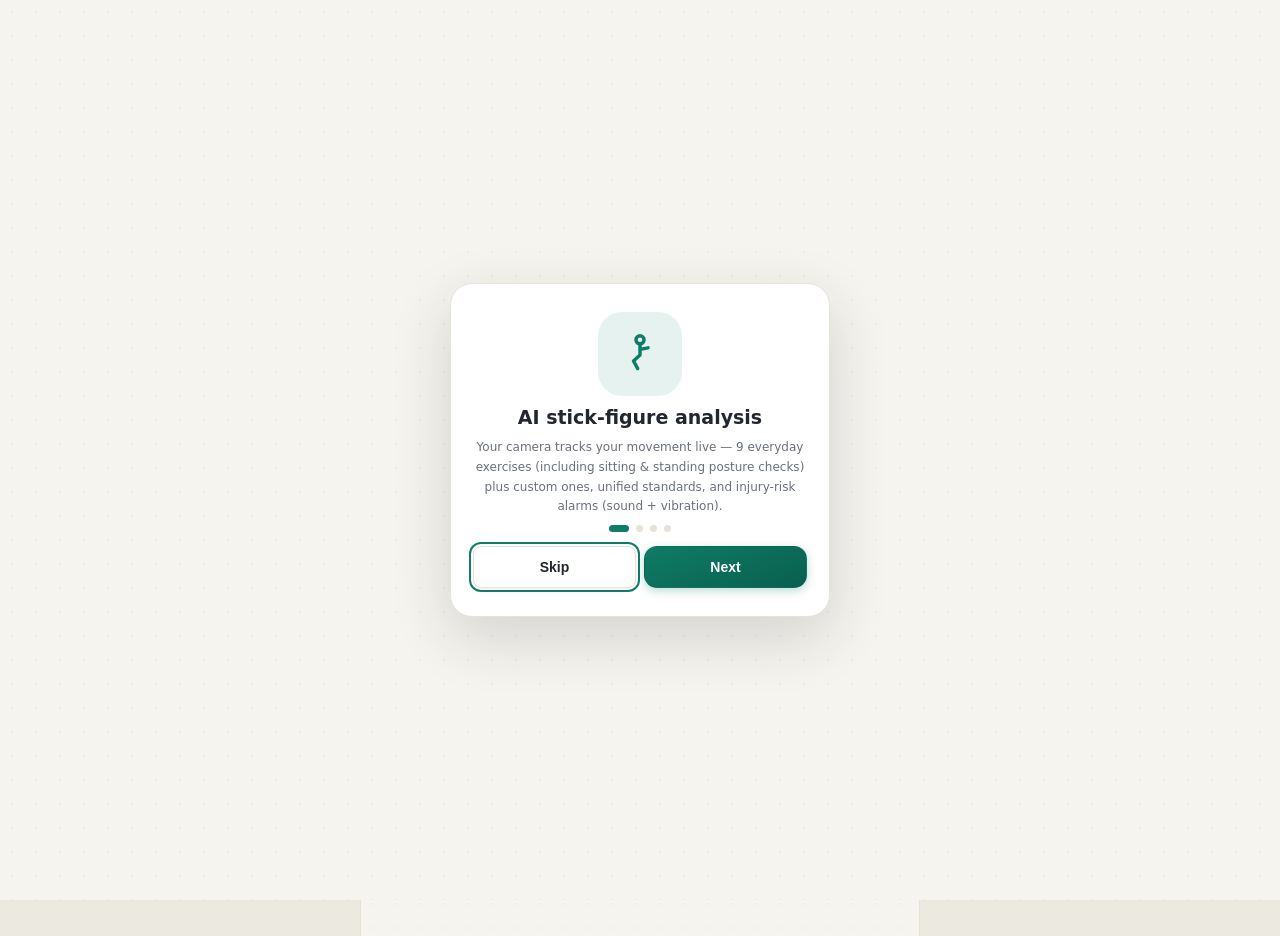
==== commit abf1eaf0: "v2.33.0: 三块式架构（评估/训练/复评）+ AI 肌群分析 + 224 项测试全绿" ====
--- a/index.html
+++ b/index.html
@@ -36,7 +36,32 @@
   <button id="btn-lang" class="lang-btn" title="Switch language">EN</button>
 </header>
 
+<div id="block-sub" class="block-sub hidden"></div>
+
 <main>
+  <!-- ============ 复评（v2.33.0 新增：训练前 vs 现在的对比 + 哪里弱/练哪块肌群） ============ -->
+  <section id="tab-recheck" class="tab">
+    <div class="card">
+      <h3 data-i18n="rcTitle">复评对比（训练前 vs 现在）</h3>
+      <p class="hint" data-i18n="rcIntro">把最近一次评估与上一次（或训练前）逐项对照：活动度、疼痛、功能测试六维、量表、体态，自动算出差值与方向。</p>
+      <div id="rc-compare"></div>
+      <div class="controls">
+        <button id="btn-rc-report" class="btn primary"><span data-i18n="rcReport">生成对比报告</span></button>
+        <button id="btn-rc-assess" class="btn"><span data-i18n="rcGoAssess">再测一次（复评）</span></button>
+        <button id="btn-rc-trend" class="btn"><span data-i18n="rcTrendBtn">看趋势</span></button>
+      </div>
+    </div>
+    <div class="card">
+      <h3 data-i18n="rcAnalyzeTitle">AI 分析：哪里有问题 · 该练哪块肌群</h3>
+      <p class="hint" data-i18n="rcAnalyzeIntro">按你的评估数据推断可能的薄弱环节与对应肌群，并给出练什么。本地规则引擎先出结论；联网时可切换为大模型分析。</p>
+      <div id="body-analysis"></div>
+    </div>
+    <div class="card">
+      <h3 data-i18n="rcTrendTitle">恢复趋势</h3>
+      <div id="rc-trend"></div>
+    </div>
+  </section>
+
   <!-- ============ 训练 ============ -->
   <section id="tab-train" class="tab active">
     <div class="ex-row">
@@ -783,11 +808,11 @@
     <svg class="nav-ico" viewBox="0 0 24 24" fill="none" stroke="currentColor" stroke-width="1.8" stroke-linecap="round" stroke-linejoin="round"><circle cx="12" cy="4.8" r="2.2"/><path d="M12 7v5.6M12 12.6l-4 3M12 12.6l4 3M12 15.6l-3.2 4M12 15.6l3.2 4M12 9.6l-4.6-2M12 9.6l4.6-2M7.4 6.8l-1 3.4M16.6 6.8l1 3.4"/></svg>
     <span class="nav-label" data-i18n="paNav">体态</span>
   </button>
-  <button data-tab="ft">
+  <button data-tab="ft" class="nav-hidden">
     <svg class="nav-ico" viewBox="0 0 24 24" fill="none" stroke="currentColor" stroke-width="1.8" stroke-linecap="round" stroke-linejoin="round"><path d="M5 20v-8.5M12 20V4.5M19 20V11M3.8 20h16.4"/><path d="M7.6 9h2M13.6 6.5h2"/></svg>
     <span class="nav-label" data-i18n="ftNav">功能测试</span>
   </button>
-  <button data-tab="guide">
+  <button data-tab="guide" class="nav-hidden">
     <svg class="nav-ico" viewBox="0 0 24 24" fill="none" stroke="currentColor" stroke-width="1.8" stroke-linecap="round" stroke-linejoin="round"><circle cx="12" cy="12" r="8.4"/><path d="M10 9.2v5.6l4.6-2.8Z" fill="currentColor" stroke="none"/></svg>
     <span class="nav-label" data-i18n="navGuide">跟练</span>
   </button>
@@ -795,13 +820,17 @@
     <svg class="nav-ico" viewBox="0 0 24 24" fill="none" stroke="currentColor" stroke-width="1.8" stroke-linecap="round" stroke-linejoin="round"><path d="M5 20v-8.5M12 20V4.5M19 20V11M3.8 20h16.4"/></svg>
     <span class="nav-label" data-i18n="navRecord">记录</span>
   </button>
-  <button data-tab="assess">
+  <button data-tab="assess" class="nav-hidden">
     <svg class="nav-ico" viewBox="0 0 24 24" fill="none" stroke="currentColor" stroke-width="1.8" stroke-linecap="round" stroke-linejoin="round"><rect x="6.5" y="4.2" width="11" height="16.2" rx="2.2"/><path d="M9.4 4.2v-1a1 1 0 0 1 1-1h3.2a1 1 0 0 1 1 1v1M9.2 13.6l2.1 2.1 3.7-4.4"/></svg>
     <span class="nav-label" data-i18n="navAssess">评估</span>
   </button>
-  <button data-tab="schedule">
+  <button data-tab="schedule" class="nav-hidden">
     <svg class="nav-ico" viewBox="0 0 24 24" fill="none" stroke="currentColor" stroke-width="1.8" stroke-linecap="round" stroke-linejoin="round"><rect x="4.2" y="5.8" width="15.6" height="14.4" rx="2.2"/><path d="M4.2 10h15.6M8.4 3.8v3M15.6 3.8v3M8.6 14.5h2M13.4 14.5h2M8.6 17h2"/></svg>
     <span class="nav-label" data-i18n="navSchedule">日程</span>
+  </button>
+  <button data-tab="recheck">
+    <svg class="nav-ico" viewBox="0 0 24 24" fill="none" stroke="currentColor" stroke-width="1.8" stroke-linecap="round" stroke-linejoin="round"><path d="M20 11a8 8 0 1 0-2.2 6.1M20 5v6h-6"/><path d="M8.5 12.2l2.2 2.2 4.3-5"/></svg>
+    <span class="nav-label" data-i18n="navRecheck">复评</span>
   </button>
   <button data-tab="settings">
     <svg class="nav-ico" viewBox="0 0 24 24" fill="none" stroke="currentColor" stroke-width="1.8" stroke-linecap="round" stroke-linejoin="round"><path d="M4.5 7.5h15M4.5 16.5h15"/><circle cx="9.5" cy="7.5" r="1.7" fill="currentColor" stroke="none"/><circle cx="15" cy="16.5" r="1.7" fill="currentColor" stroke="none"/></svg>
--- a/style.css
+++ b/style.css
@@ -429,6 +429,29 @@
 .pain-btn.on { background: var(--teal); border-color: var(--teal); color: #fff; }
 
 .pain-spike { margin-top: 8px; padding: 9px 11px; border-radius: 10px; background: rgba(209, 74, 74, .08); border-left: 3px solid var(--red); font-size: 12px; line-height: 1.7; color: var(--text); }
+/* ---------- 三块式架构与复评（v2.33.0） ---------- */
+.bottom-nav button.nav-hidden { display: none; }
+.block-sub { display: flex; align-items: center; gap: 6px; flex-wrap: wrap; padding: 8px 14px 4px; }
+.bs-label { font-size: 11px; font-weight: 700; color: var(--teal); background: rgba(14, 124, 102, .1); border-radius: 999px; padding: 3px 9px; }
+.bs-btn { border: 1px solid var(--line); background: var(--card); border-radius: 999px; padding: 5px 11px; font-size: 12px; font-weight: 600; color: var(--dim); cursor: pointer; }
+.bs-btn.on { background: var(--teal); border-color: var(--teal); color: #fff; }
+.rc-row { display: flex; align-items: center; gap: 8px; flex-wrap: wrap; font-size: 12.5px; padding: 7px 0; border-bottom: 1px dashed var(--line); }
+.rc-row:last-child { border-bottom: 0; }
+.rc-k { min-width: 96px; color: var(--dim); }
+.rc-prev { color: var(--dim); }
+.rc-arrow { color: var(--line); }
+.rc-now { font-weight: 700; }
+.rc-d { font-weight: 700; font-size: 11.5px; }
+.rc-d.ok { color: var(--teal); }
+.rc-d.warn { color: var(--red); }
+.an-item { font-size: 12.5px; line-height: 1.8; }
+.an-item.pain { color: var(--red); }
+.an-item.rom, .an-item.ft { color: var(--text); }
+.an-cols { display: grid; grid-template-columns: repeat(auto-fit, minmax(160px, 1fr)); gap: 10px; margin-top: 8px; }
+.an-cols b { font-size: 12px; color: var(--teal); }
+.an-cols ul { margin: 4px 0 0 16px; padding: 0; }
+.an-cols li { font-size: 12.5px; line-height: 1.7; }
+
 /* ---------- 康复闭环（v2.31.0 新模块） ---------- */
 .loop-steps { display: flex; flex-wrap: wrap; align-items: center; gap: 6px; margin: 6px 0 10px; }
 .loop-step { font-size: 11.5px; font-weight: 650; padding: 3px 9px; border-radius: 999px; background: var(--bg2); color: var(--dim); }
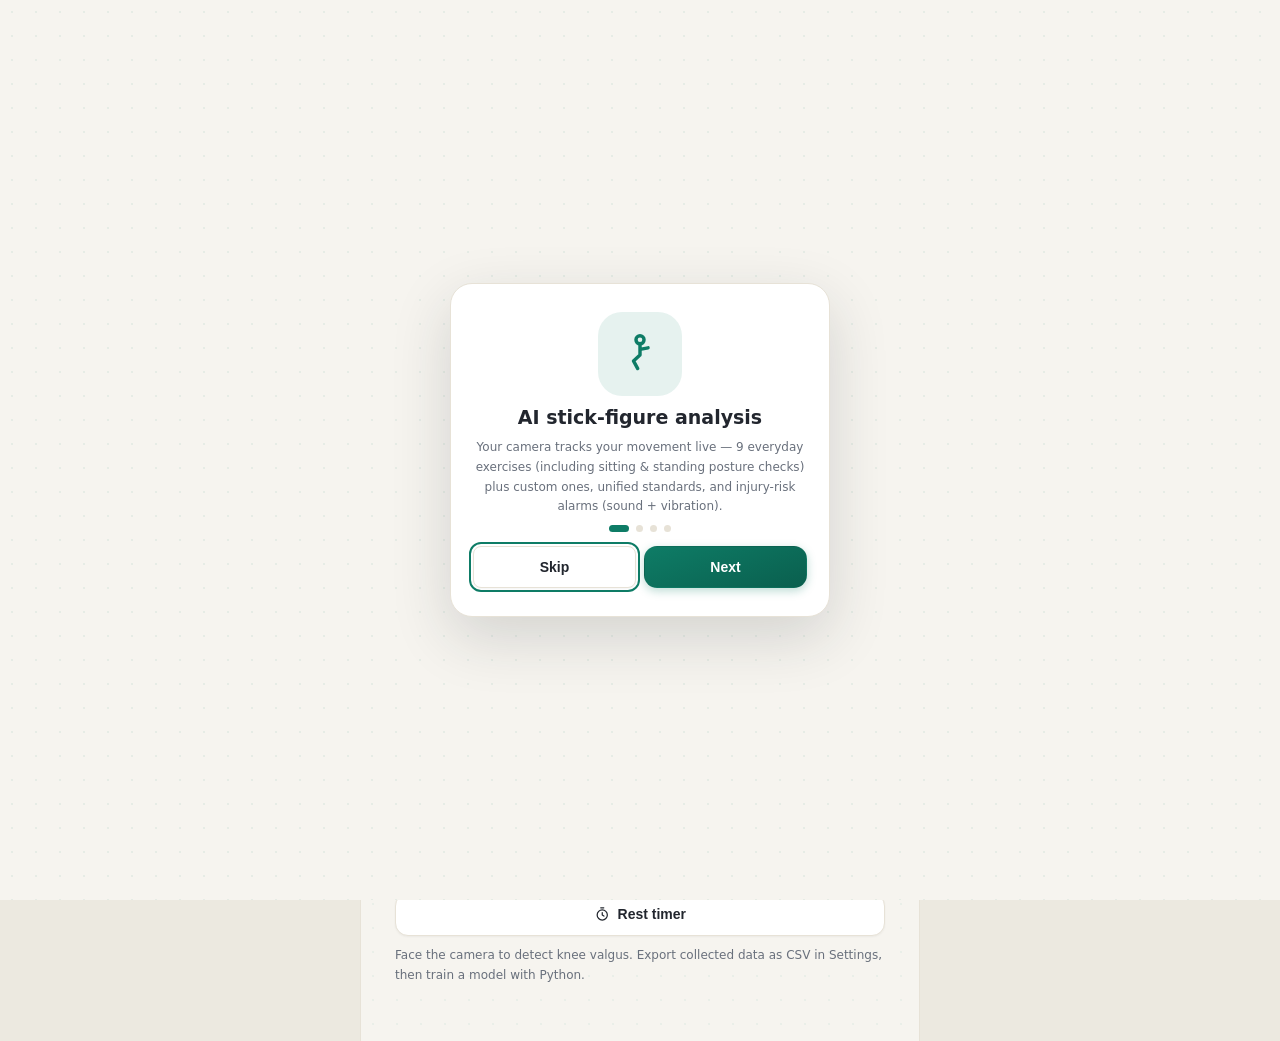
==== commit 2d061bb5: "v2.40.0: 训练页新增全部动作真人示范墙（9 动作全覆盖）+ 补站姿/坐姿真人素材" ====
--- a/index.html
+++ b/index.html
@@ -18,6 +18,7 @@
 <meta property="og:url" content="https://xushengqin666-cell.github.io/rehab-ai/">
 <meta property="og:image" content="https://xushengqin666-cell.github.io/rehab-ai/icon-512.png">
 <link rel="stylesheet" href="style.css">
+<link rel="stylesheet" href="demo.css">
 </head>
 <body>
 
@@ -71,6 +72,12 @@
     <div id="goal-line" class="goal-line hidden"></div>
     <div id="train-today" class="card hidden" style="margin-top:10px;padding:12px 14px"></div>
     <div id="pain-strip" class="pain-strip"></div>
+    <div id="train-demo" class="card hidden" style="margin-top:10px"></div>
+    <div class="card" id="real-demo-wall" style="margin-top:10px">
+      <h3 data-i18n="dmbWallTitle">全部动作 · 真人示范</h3>
+      <p class="hint" data-i18n="dmbWallHint">每个动作都配真人实拍示范，点开可看完整动图与动作要点。</p>
+      <div id="real-demo-grid" class="dmb-grid"></div>
+    </div>
 
     <div class="camera-box">
       <video id="video" playsinline muted autoplay></video>
@@ -329,6 +336,11 @@
       <h3 data-i18n="guideTitle">AI 跟练（引导式训练）</h3>
       <p class="hint" data-i18n="guideIntro">选一节康复跟练课：节拍器打节奏、语音报组次、组间自动休息，完成后自动计入训练记录（无需摄像头）。</p>
       <div id="gw-list" class="gw-list"></div>
+    </div>
+    <div class="card" id="gw-demos-card">
+      <h3 data-i18n="dmbGuideDemos">标准动作示范（跟练课动作）</h3>
+      <p class="hint" data-i18n="dmbGuideDemosHint">点动作看标准做法：关键帧图解 · 判定标准（本应用实际使用的角度）· 常见错误对照。可播放成动图，边看边练。</p>
+      <div id="gw-demos" class="dmb-grid"></div>
     </div>
     <div id="gw-active" class="card hidden">
       <div class="gw-stage" id="gw-stage"></div>
@@ -661,6 +673,7 @@
         <div class="account-avatar" id="account-avatar">?</div>
         <div style="flex:1;min-width:0">
           <div class="account-email" id="cloud-status" data-i18n="cloudNotLoggedIn">未登录</div>
+      <div class="hint tiny" id="cloud-last"></div>
           <div class="hint" style="margin-top:2px" data-i18n="accountHint">登录后所有数据自动同步到云端，换设备登录即可恢复。</div>
         </div>
       </div>
@@ -785,7 +798,7 @@
 
     <div class="card">
       <h3 data-i18n="privacyTitle">隐私政策</h3>
-      <p class="about" data-i18n="privacyText">1. 全部数据默认只保存在你自己的浏览器（localStorage），不上传任何服务器。<br>2. 摄像头画面只在你的设备上由 AI 本地处理，视频绝不上传。<br>3. 二维码同步仅在你主动操作时，于两台设备之间直接传输，不经过任何服务器。<br>4. 云同步仅在你主动配置并登录 Supabase 账号后启用，数据存入你自己的云端项目。<br>5. 随时可在设置页「清除全部数据」。</p>
+      <p class="about" data-i18n="privacyText">1. 数据默认只保存在你自己的设备（localStorage）。登录账号后，数据会经加密传输保存到你账号的云端存储，用于多设备同步；不登录则完全不上传。<br>2. 摄像头画面只在你的设备上由 AI 本地处理，视频绝不上传。<br>3. 二维码同步仅在你主动操作时，于两台设备之间直接传输，不经过任何服务器。<br>4. 云端数据仅用于同步与恢复，不做个人画像、不用于广告，也不提供给第三方。<br>5. 随时可在设置页「退出登录」停止同步，或用「注销账号」永久删除账号及其全部云端数据。</p>
     </div>
 
     <div class="card">
@@ -800,13 +813,13 @@
     <svg class="nav-ico" viewBox="0 0 24 24" fill="none" stroke="currentColor" stroke-width="1.8" stroke-linecap="round" stroke-linejoin="round"><path d="M4.5 11.2 12 4.8l7.5 6.4M6.2 10.2V19a1 1 0 0 0 1 1h9.6a1 1 0 0 0 1-1v-8.8"/></svg>
     <span class="nav-label" data-i18n="navHome">今日</span>
   </button>
+  <button data-tab="posture">
+    <svg class="nav-ico" viewBox="0 0 24 24" fill="none" stroke="currentColor" stroke-width="1.8" stroke-linecap="round" stroke-linejoin="round"><circle cx="12" cy="4.8" r="2.2"/><path d="M12 7v5.6M12 12.6l-4 3M12 12.6l4 3M12 15.6l-3.2 4M12 15.6l3.2 4M12 9.6l-4.6-2M12 9.6l4.6-2M7.4 6.8l-1 3.4M16.6 6.8l1 3.4"/></svg>
+    <span class="nav-label" data-i18n="paNav">评估</span>
+  </button>
   <button data-tab="train" class="active">
     <svg class="nav-ico" viewBox="0 0 24 24" fill="none" stroke="currentColor" stroke-width="1.8" stroke-linecap="round" stroke-linejoin="round"><path d="M6.7 7v10M17.3 7v10M6.7 10h10.6M6.7 14h10.6M4.2 12H6.7M17.3 12h2.5"/></svg>
     <span class="nav-label" data-i18n="navTrain">训练</span>
-  </button>
-  <button data-tab="posture">
-    <svg class="nav-ico" viewBox="0 0 24 24" fill="none" stroke="currentColor" stroke-width="1.8" stroke-linecap="round" stroke-linejoin="round"><circle cx="12" cy="4.8" r="2.2"/><path d="M12 7v5.6M12 12.6l-4 3M12 12.6l4 3M12 15.6l-3.2 4M12 15.6l3.2 4M12 9.6l-4.6-2M12 9.6l4.6-2M7.4 6.8l-1 3.4M16.6 6.8l1 3.4"/></svg>
-    <span class="nav-label" data-i18n="paNav">体态</span>
   </button>
   <button data-tab="ft" class="nav-hidden">
     <svg class="nav-ico" viewBox="0 0 24 24" fill="none" stroke="currentColor" stroke-width="1.8" stroke-linecap="round" stroke-linejoin="round"><path d="M5 20v-8.5M12 20V4.5M19 20V11M3.8 20h16.4"/><path d="M7.6 9h2M13.6 6.5h2"/></svg>
@@ -815,6 +828,10 @@
   <button data-tab="guide" class="nav-hidden">
     <svg class="nav-ico" viewBox="0 0 24 24" fill="none" stroke="currentColor" stroke-width="1.8" stroke-linecap="round" stroke-linejoin="round"><circle cx="12" cy="12" r="8.4"/><path d="M10 9.2v5.6l4.6-2.8Z" fill="currentColor" stroke="none"/></svg>
     <span class="nav-label" data-i18n="navGuide">跟练</span>
+  </button>
+  <button data-tab="recheck">
+    <svg class="nav-ico" viewBox="0 0 24 24" fill="none" stroke="currentColor" stroke-width="1.8" stroke-linecap="round" stroke-linejoin="round"><path d="M20 11a8 8 0 1 0-2.2 6.1M20 5v6h-6"/><path d="M8.5 12.2l2.2 2.2 4.3-5"/></svg>
+    <span class="nav-label" data-i18n="navRecheck">复评</span>
   </button>
   <button data-tab="record">
     <svg class="nav-ico" viewBox="0 0 24 24" fill="none" stroke="currentColor" stroke-width="1.8" stroke-linecap="round" stroke-linejoin="round"><path d="M5 20v-8.5M12 20V4.5M19 20V11M3.8 20h16.4"/></svg>
@@ -828,10 +845,6 @@
     <svg class="nav-ico" viewBox="0 0 24 24" fill="none" stroke="currentColor" stroke-width="1.8" stroke-linecap="round" stroke-linejoin="round"><rect x="4.2" y="5.8" width="15.6" height="14.4" rx="2.2"/><path d="M4.2 10h15.6M8.4 3.8v3M15.6 3.8v3M8.6 14.5h2M13.4 14.5h2M8.6 17h2"/></svg>
     <span class="nav-label" data-i18n="navSchedule">日程</span>
   </button>
-  <button data-tab="recheck">
-    <svg class="nav-ico" viewBox="0 0 24 24" fill="none" stroke="currentColor" stroke-width="1.8" stroke-linecap="round" stroke-linejoin="round"><path d="M20 11a8 8 0 1 0-2.2 6.1M20 5v6h-6"/><path d="M8.5 12.2l2.2 2.2 4.3-5"/></svg>
-    <span class="nav-label" data-i18n="navRecheck">复评</span>
-  </button>
   <button data-tab="settings">
     <svg class="nav-ico" viewBox="0 0 24 24" fill="none" stroke="currentColor" stroke-width="1.8" stroke-linecap="round" stroke-linejoin="round"><path d="M4.5 7.5h15M4.5 16.5h15"/><circle cx="9.5" cy="7.5" r="1.7" fill="currentColor" stroke="none"/><circle cx="15" cy="16.5" r="1.7" fill="currentColor" stroke="none"/></svg>
     <span class="nav-label" data-i18n="navSettings">设置</span>
@@ -897,6 +910,17 @@
     <canvas id="qr-canvas" class="qr-canvas"></canvas>
     <p id="qr-page" class="hint" style="text-align:center"></p>
     <button id="qr-close" class="btn block" data-i18n="qrClose">关闭</button>
+  </div>
+</div>
+
+<!-- 标准动作示范弹窗（v2.34.0：关键帧图解 + 判定标准 + 常见错误 + 示范录像） -->
+<div id="dmb-modal" class="modal-overlay hidden" role="dialog" aria-modal="true" aria-labelledby="dmb-title">
+  <div class="modal-card dmb-card">
+    <div class="dmb-head">
+      <h3 id="dmb-title" data-i18n="dmbTitle">标准动作示范</h3>
+      <button id="dmb-close" class="btn small" data-i18n="dmbClose">关闭</button>
+    </div>
+    <div id="dmb-body"></div>
   </div>
 </div>
 
--- a/demo.css
+++ b/demo.css
@@ -0,0 +1,60 @@
+/* demo.css - 标准动作示范（三维人体，可多角度看）与示范录像样式 */
+.dmb-svg { width: 100%; height: auto; display: block; max-height: 100%; }
+.dmb-ground { stroke: var(--line); stroke-width: 2; stroke-dasharray: 4 4; }
+.dmb-wall { fill: var(--line); }
+/* 三维人体：带粗细的胶囊躯干四肢，靠深度排序与圆头描边表现体积 */
+.dmb-body { stroke: var(--teal); fill: none; }
+.dmb-body.dmb-fault { stroke: var(--red); }
+.dmb-head { fill: var(--teal); stroke: none; }
+.dmb-head.dmb-fault { fill: var(--red); }
+.dmb-ghost-p { stroke: #d8d2c6; fill: none; }
+.dmb-b { fill: var(--teal); stroke: none; }
+.dmb-h { fill: var(--teal); stroke: none; }
+svg .dmb-fault.dmb-b, svg .dmb-fault.dmb-h { fill: var(--red); }
+.dmb-b-g { fill: #d8d2c6; stroke: none; }
+.dmb-arrow { stroke: var(--yellow); stroke-width: 2.4; stroke-dasharray: 5 4; }
+.dmb-arrow-h { fill: var(--yellow); stroke: none; }
+.dmb-j { fill: var(--teal-d); }
+.dmb-arc { stroke: var(--yellow); stroke-width: 2; fill: none; }
+.dmb-arc2 { stroke: var(--dim); stroke-width: 2; fill: none; }
+.dmb-arc-t { font-size: 12px; fill: var(--yellow); text-anchor: middle; font-weight: 600; }
+.dmb-cap { font-size: 12px; fill: var(--dim); text-anchor: middle; }
+.dmb-errs { display: flex; flex-direction: column; gap: 4px; }
+.dmb-err { font-size: 13px; color: var(--red); font-weight: 600; }
+.dmb-cell-none { font-size: 11px; color: var(--dim); line-height: 1.3; display: block; padding: 0 4px; }
+.dmb-sided { flex: 1; }
+.dmb-real { margin-top: 6px; text-align: center; }
+.dmb-real-img { width: 100%; max-width: 300px; border-radius: var(--radius); background: #fff; }
+.dmb-real-cap { font-size: 12px; color: var(--teal); font-weight: 600; margin-top: 2px; }
+.dmb-thumb { max-width: 100%; max-height: 108px; border-radius: 10px; background: #fff; }
+.dmb-credit { color: var(--dim); }
+.dmb-az { display: flex; gap: 6px; flex-wrap: wrap; margin: 6px 0; align-items: center; }
+.dmb-az button { font-size: 12px; padding: 3px 10px; border-radius: 999px; border: 1px solid var(--line); background: var(--card); color: var(--dim); }
+.dmb-az button.on { background: var(--teal); border-color: var(--teal); color: #fff; }
+.dmb-card { max-height: 88vh; overflow-y: auto; width: min(560px, 94vw); }
+.dmb-head { display: flex; align-items: center; justify-content: space-between; gap: 10px; }
+.dmb-head h3 { margin: 0; }
+.dmb-top { display: flex; gap: 12px; align-items: center; margin-top: 8px; }
+.dmb-big { flex: 0 0 46%; background: var(--bg); border-radius: var(--radius); padding: 6px; }
+.dmb-big svg { height: 220px; }
+.dmb-side { flex: 1; min-width: 0; }
+.dmb-name { font-weight: 700; font-size: 16px; margin-bottom: 4px; }
+.dmb-sec { margin: 14px 0 6px; font-weight: 700; font-size: 14px; color: var(--text); }
+.dmb-row { display: flex; gap: 8px; flex-wrap: wrap; }
+.dmb-fr { flex: 1 1 104px; min-width: 104px; background: var(--bg); border-radius: 12px; padding: 6px 4px 4px; }
+.dmb-fr-fig { height: 132px; display: flex; align-items: flex-end; justify-content: center; }
+.dmb-fr-fig svg { height: 128px; }
+.dmb-fr-cap { text-align: center; font-size: 12px; color: var(--dim); margin-top: 4px; }
+.dmb-fr-cap.bad { color: var(--red); font-weight: 600; }
+.dmb-angles { display: flex; flex-wrap: wrap; gap: 6px; margin: 6px 0; }
+.dmb-chip { font-size: 12px; padding: 3px 8px; border-radius: 999px; background: var(--bg2); color: var(--dim); }
+.dmb-grid { display: grid; grid-template-columns: repeat(auto-fill, minmax(104px, 1fr)); gap: 8px; margin-top: 8px; }
+.dmb-cell { background: var(--bg); border-radius: 12px; padding: 6px 4px 8px; text-align: center; }
+.dmb-cell-fig { height: 124px; display: flex; align-items: flex-end; justify-content: center; }
+.dmb-cell-fig svg { height: 120px; }
+.dmb-train-fig { background: var(--bg); border-radius: var(--radius); padding: 6px; max-width: 210px; margin: 6px auto; }
+.gw-stepdemo { background: var(--bg); border-radius: var(--radius); padding: 4px; margin: 6px auto 8px; max-width: 200px; display: flex; flex-direction: column; align-items: center; gap: 4px; }
+.dmb-clips { display: flex; flex-direction: column; gap: 8px; }
+.dmb-clip { background: var(--bg); border-radius: 12px; padding: 8px 10px; }
+.dmb-clip-meta { margin-bottom: 4px; }
+.dmb-video video { width: 100%; border-radius: 10px; margin-top: 6px; background: #000; }
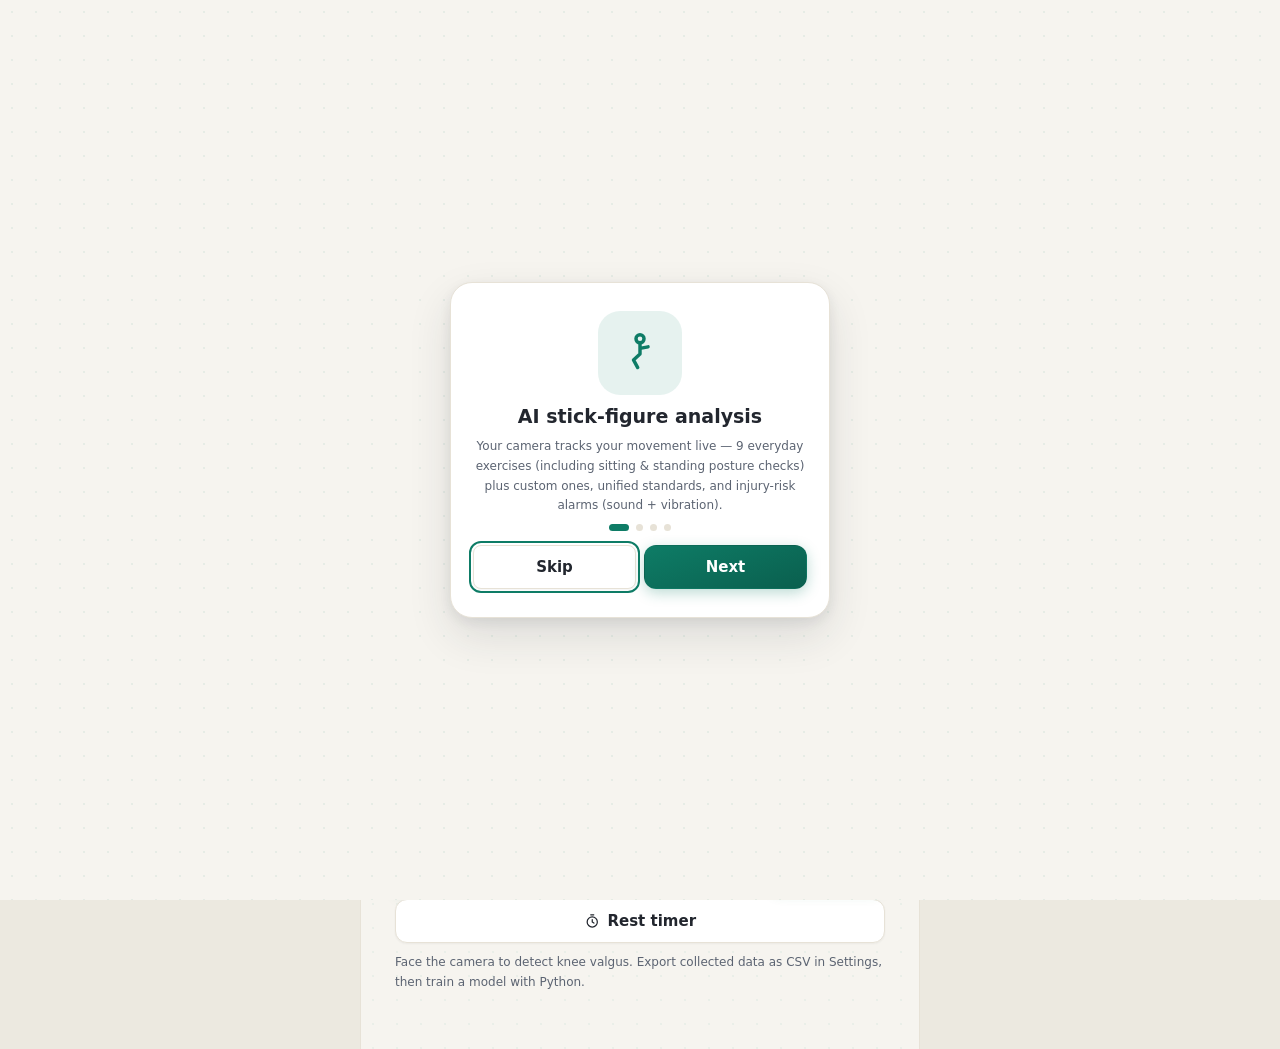
==== commit 00ac07ab: "v2.43.0: 设计系统落地（外观更统一规范；功能与 v2.42.2 完全相同）。采用 Google Labs 的 DESIGN.md 开放格式作为视觉唯一真源…" ====
--- a/index.html
+++ b/index.html
@@ -19,6 +19,8 @@
 <meta property="og:image" content="https://xushengqin666-cell.github.io/rehab-ai/icon-512.png">
 <link rel="stylesheet" href="style.css">
 <link rel="stylesheet" href="demo.css">
+<!-- 设计系统覆盖层（生成物，见 DESIGN.md 与 tests/design-tokens-build.mjs）：必须最后加载 -->
+<link rel="stylesheet" href="rehab-design-system.css">
 </head>
 <body>
 
--- a/rehab-design-system.css
+++ b/rehab-design-system.css
@@ -0,0 +1,304 @@
+/* rehab-design-system.css — 康复AI 设计系统覆盖层（生成物，请勿手改）
+ * 生成：node tests/design-tokens-build.mjs      生成于 2026-09-28 08:12
+ * 依据：DESIGN.md（Google Labs DESIGN.md 开放格式）的 token
+ *
+ * 定位：纯新增覆盖层，加载在 style.css 之后。不动旧规则、不动 DOM 与交互逻辑，
+ *       只做三件事：① 定义 token；② 把应用的旧变量指向 token（一次改动全局生效）；
+ *       ③ 把散落的字号/圆角吸附到音阶（本节由生成器逐条产出）。
+ * 改 DESIGN.md 后：重跑 designmd export 同步 token 块 → 重跑本生成器。
+ */
+
+:root {
+  /* 色板：暖纸中性 + 青绿主色 + 语义三元组 */
+  --color-primary: #0e7c66;
+  --color-primary-strong: #0a5f4e;
+  --color-primary-soft: #2ba48a;
+  --color-primary-container: #e6f2ee;
+  --color-on-primary: #ffffff;
+  --color-success: #158a5c;
+  --color-success-strong: #0f6f49;
+  --color-success-container: #e7f4ee;
+  --color-warning: #b45309;
+  --color-warning-strong: #8a3f07;
+  --color-warning-container: #fdf1e0;
+  --color-danger: #c8443f;
+  --color-danger-strong: #9e3838;
+  --color-danger-container: #f0d9d5;
+  --color-ink: #22262e;
+  --color-ink-strong: #14181f;
+  --color-ink-muted: #5c6472;
+  --color-surface: #ffffff;
+  --color-surface-soft: #fbfaf6;
+  --color-background: #f6f4ef;
+  --color-background-alt: #efece4;
+  --color-border: #e7e2d7;
+  --color-border-strong: #ded9cf;
+  --color-info-container: #e7edf3;
+  /* 字号音阶（9 级） */
+  --text-hero: 40px;
+  --text-display: 26px;
+  --text-title: 20px;
+  --text-title-sm: 17px;
+  --text-body: 15px;
+  --text-body-sm: 13px;
+  --text-caption: 12px;
+  --text-micro: 11px;
+  --text-numeric: 20px;
+  /* 圆角音阶（5 级） */
+  --radius-sm: 8px;
+  --radius-md: 12px;
+  --radius-lg: 16px;
+  --radius-xl: 22px;
+  --radius-pill: 999px;
+  /* 间距音阶（4px 基准） */
+  --spacing-xxs: 4px;
+  --spacing-xs: 8px;
+  --spacing-sm: 12px;
+  --spacing-md: 16px;
+  --spacing-lg: 20px;
+  --spacing-xl: 24px;
+  --spacing-xxl: 32px;
+  /* 高度（4 档，阴影色一律取 ink 透明度，不用纯黑） */
+  --elevation-1: 0 1px 2px rgba(34, 38, 46, .05);
+  --elevation-2: 0 1px 2px rgba(34, 38, 46, .05), 0 10px 28px rgba(34, 38, 46, .06);
+  --elevation-3: 0 4px 12px rgba(34, 38, 46, .08), 0 18px 44px rgba(34, 38, 46, .12);
+  --elevation-4: 0 1px 0 rgba(34, 38, 46, .06);
+  --glow-brand: 0 4px 14px rgba(14, 124, 102, .28);
+  --glow-brand-soft: 0 2px 8px rgba(14, 124, 102, .20);
+  --glow-success: 0 4px 14px rgba(21, 138, 92, .26);
+  --glow-danger: 0 4px 14px rgba(200, 68, 63, .26);
+  /* 动效（3 档时长 + 2 种缓动） */
+  --dur-fast: 120ms;
+  --dur-base: 200ms;
+  --dur-slow: 320ms;
+  --ease-standard: cubic-bezier(.2, .8, .3, 1);
+  --ease-emphasized: cubic-bezier(.16, 1, .3, 1);
+  /* 字体栈 */
+  --font-sans: system-ui, -apple-system, "Segoe UI", "PingFang SC", "Microsoft YaHei", sans-serif;
+  --font-mono: ui-monospace, "Cascadia Mono", Consolas, monospace;
+}
+
+/* ── ② 旧变量 → token：全局生效，也是对比度达标（WCAG AA）的关键一步 ──────────────
+ * --dim  #69707c → #5c6472（对暖纸底 4.54:1 → 5.4:1）
+ * --red  #d14a4a → #c8443f（对白字 4.38:1 → 4.82:1，小字合规）
+ */
+:root {
+  --bg: var(--color-background);
+  --bg2: var(--color-background-alt);
+  --card: var(--color-surface);
+  --line: var(--color-border);
+  --text: var(--color-ink);
+  --dim: var(--color-ink-muted);
+  --teal: var(--color-primary);
+  --teal-d: var(--color-primary-strong);
+  /* 成功色文字用 strong 档：#158a5c 对白底仅 4.36:1（小字不合格），#0f6f49 为 5.48:1 */
+  --green: var(--color-success-strong);
+  --yellow: var(--color-warning);
+  --red: var(--color-danger);
+  --radius: var(--radius-lg);
+  --shadow: var(--elevation-2);
+}
+
+/* ── ③ 字号吸附：141 处声明中 90 处偏离音阶（51 处已在音阶上）── */
+.lang-btn,
+#placeholder,
+#loading,
+.feedback,
+.fb-action,
+.ai-item,
+.summary-line,
+.seg button,
+.assess-result,
+.about,
+.chip,
+.rc-row,
+.an-item,
+.an-cols li,
+.loop-issue,
+.path-head,
+.ai-plan-head,
+.ai-reason,
+.prom-qt,
+.rom-row,
+.rep-row,
+.edu-t,
+.edu-body p,
+.dist-row,
+.goal-line,
+.link-btn,
+#pa-placeholder,
+#pa-loading,
+.pa-item-name,
+.pa-item-text,
+.pa-item-advice,
+.pa-priority li,
+#ft-placeholder,
+#ft-loading,
+.ft-cue,
+.ft-sim-head,
+.ft-presc-row,
+.ft-ex,
+.ft-table,
+.hm-part,
+.gw-set-line,
+.train-timer { font-size: var(--text-body-sm); }
+
+.ai-meta b,
+.btn,
+.card h3,
+.item .del,
+.form input,
+.retry-card b,
+.pain-btn,
+.rem-row input[type="time"],
+.account-email,
+.pa-score-grade,
+.gw-card-name,
+.gw-cue { font-size: var(--text-body); }
+
+.pa-safety { font-size: var(--text-caption) !important; }
+
+.sub,
+.std,
+.item .d,
+.about-version,
+.cf-group b,
+.rc-d,
+.loop-step,
+.prom-opt,
+.prom-sub,
+.radar-vals .rv,
+.edu-body p b,
+.ach-name,
+.pa-check-note,
+.pa-score-sub,
+.ft-mv-sim,
+.hm-lv { font-size: var(--text-caption); }
+
+.prom-big { font-size: var(--text-display); }
+
+.ft-profile-score,
+.hm-score,
+.gw-big { font-size: var(--text-hero); }
+
+.s-label,
+.ai-score span,
+.fb-report,
+.chart .bar-label,
+.nav-label,
+.loop-tag,
+.ach-desc,
+.pa-lv { font-size: var(--text-micro); }
+
+.edu-arrow,
+.account-avatar { font-size: var(--text-title-sm); }
+
+.logo,
+.s-value,
+.rom-big,
+.ft-mv-score,
+.gw-step-name { font-size: var(--text-title); }
+
+/* ── ③ 圆角吸附：103 处声明中 43 处偏离音阶（47 处已在音阶上）── */
+.stat,
+.feedback,
+.assess-result,
+.retry-card,
+.auth-brand .brand-mark,
+.pa-kind,
+.pa-item,
+.ft-presc,
+.ft-profile-last,
+.gw-card,
+.gw-done { border-radius: var(--radius-lg); }
+
+.brand-mark,
+.fb-action,
+.ai-item,
+.fb-report-box,
+.btn,
+.item,
+.seg button,
+.nav-ico,
+.collect-feats,
+.cbtn,
+.cf-group,
+.cf-group select, .cf-group input, .cf-rep select, .cf-rep input,
+.pain-btn,
+.pain-spike,
+.loop-now,
+.cam-guide,
+.rep-snap,
+.ach-item,
+.plan-editor,
+.ft-curve,
+.ft-traj,
+.hm-advice { border-radius: var(--radius-md); }
+
+.chart .bar { border-radius: var(--radius-sm) var(--radius-sm) var(--radius-sm) var(--radius-sm); }
+
+.card h3::before,
+.mini,
+.plan-day,
+.ob-dot.on,
+.ft-ex,
+.hm-cell { border-radius: var(--radius-sm); }
+
+.camera-box,
+.ob-ico,
+.modal-card { border-radius: var(--radius-xl); }
+
+/* ── ④ 高度：阴影收敛到 4 档 + 光晕，纯黑阴影改 ink 透明 ───────────────────── */
+.card, .camera-box, .lang-btn, .retry-card { box-shadow: var(--elevation-2); }
+.stat, .feedback, .chip, .btn, .item { box-shadow: var(--elevation-1); }
+.auth-card, .modal-card { box-shadow: var(--elevation-3); }
+#toast { box-shadow: var(--elevation-3); }
+.btn.primary, .pa-kind.on, .stat.big { box-shadow: var(--glow-brand); }
+.btn.accent { box-shadow: var(--glow-success); }
+.btn.danger { box-shadow: var(--glow-danger); }
+.brand-mark, .account-avatar, .auth-brand .brand-mark { box-shadow: var(--glow-brand); }
+.chart .bar, .seg button.on, .chip.on { box-shadow: var(--glow-brand-soft); }
+
+/* ── ⑤ 动效：18 种节奏收敛到 3 档时长 + 2 种缓动（只改节奏，不改动画目标）─────── */
+*, *::before, *::after {
+  transition-duration: var(--dur-base) !important;
+  transition-timing-function: var(--ease-standard) !important;
+}
+.btn, .chip, .seg button, .nav-ico, .cbtn { transition-duration: var(--dur-fast) !important; }
+.modal-card, .card, .auth-card { transition-duration: var(--dur-slow) !important; transition-timing-function: var(--ease-emphasized) !important; }
+/* 注意：这里**不要**加 html { scroll-behavior: smooth }。
+ * 应用的设计是切换页面时"立刻"回到顶部（full.mjs 第 21 节有断言），
+ * 平滑滚动会让复位变成动画过程，既拖慢手感也会让断言读到中途位置（v2.43.0 踩过一次）。 */
+
+/* ── ⑥ 无障碍：焦点环统一、触控热区 ≥44px、跟随系统减少动效 ────────────────── */
+:focus-visible {
+  outline: 2px solid var(--color-primary);
+  outline-offset: 2px;
+}
+.btn:not(.small), .form input, .form select, .bottom-nav button { min-height: 44px; }
+/* .small 按钮保持原视觉高度（布局不动），用叠加层把热区扩到 44px —— 移动端标准做法 */
+.btn.small { position: relative; }
+.btn.small::after { content: ''; position: absolute; left: 0; right: 0; top: 50%; height: 44px; transform: translateY(-50%); }
+@media (prefers-reduced-motion: reduce) {
+  /* 必须把上面带 !important 的选择器一起列进来：它们的优先级高于 *，
+   * 否则 .btn/.card 等仍会走 120–320ms 动画，"减少动态效果"形同虚设（本层踩过）。 */
+  *, *::before, *::after,
+  .btn, .chip, .seg button, .nav-ico, .cbtn, .modal-card, .card, .auth-card {
+    transition-duration: 1ms !important;
+    animation-duration: 1ms !important;
+    animation-iteration-count: 1 !important;
+    scroll-behavior: auto !important;
+  }
+}
+
+/* ── ⑥b 排版基线：去掉浏览器默认的 16px / 13.3333px 游离值，让继承可预测 ────── */
+body { font-size: var(--text-body); }
+button, input, select, textarea { font-family: inherit; font-size: inherit; }
+.dmb-thumb { border-radius: var(--radius-md); }
+
+/* ── ⑦ 数字：等宽 + tabular，数值不跳动 ──────────────────────────────────── */
+.s-value, .stat, .ai-score, .pain-lv, .rom-lv, .hm-cell, .nav-num, .chart-cap,
+[class*="value"], [class*="score"], [class*="count"] {
+  font-variant-numeric: tabular-nums;
+  font-feature-settings: "tnum" 1;
+}
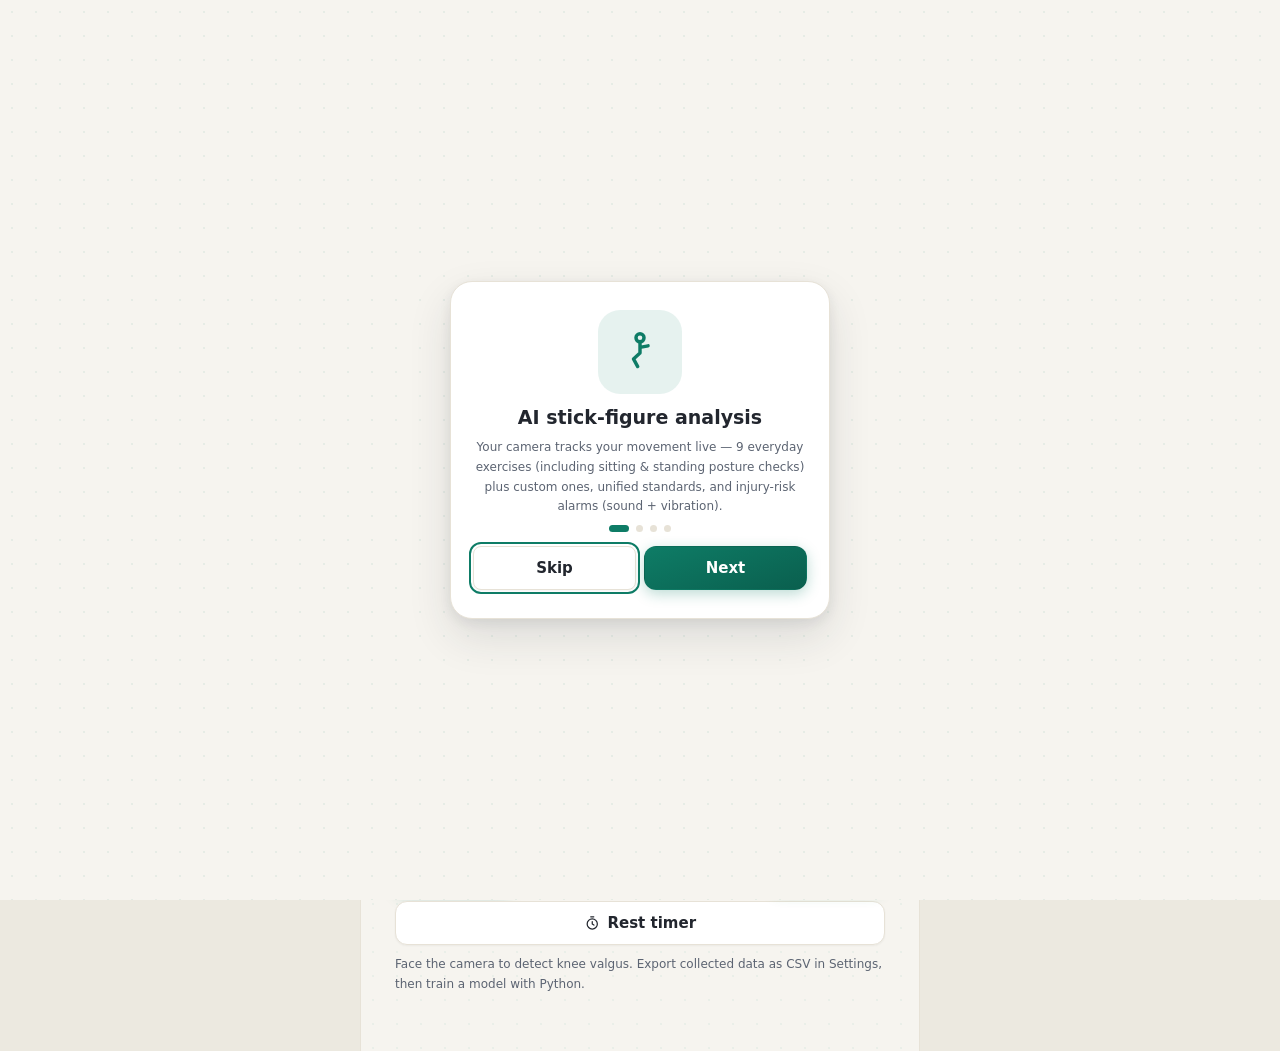
==== commit 38eb6114: "v2.44.0: 按你的系统综述改造复评：不再把测量噪声当疗效。① 新增「逐指标变化判定（含测量误差）」：复评页现在对每个体态指标（头前伸、躯干前倾、肩/骨盆高差…" ====
--- a/index.html
+++ b/index.html
@@ -53,6 +53,11 @@
         <button id="btn-rc-assess" class="btn"><span data-i18n="rcGoAssess">再测一次（复评）</span></button>
         <button id="btn-rc-trend" class="btn"><span data-i18n="rcTrendBtn">看趋势</span></button>
       </div>
+    </div>
+    <div class="card">
+      <h3 data-i18n="rcEvTitle">逐指标变化判定（含测量误差）</h3>
+      <p class="hint" data-i18n="rcEvIntro">两次测量之差必须先跨过该指标的测量误差（最小可检测变化），才能称为真实变化；下面把差值与门槛一起给出。</p>
+      <div id="rc-evidence"></div>
     </div>
     <div class="card">
       <h3 data-i18n="rcAnalyzeTitle">AI 分析：哪里有问题 · 该练哪块肌群</h3>
--- a/demo.css
+++ b/demo.css
@@ -49,9 +49,19 @@
 .dmb-angles { display: flex; flex-wrap: wrap; gap: 6px; margin: 6px 0; }
 .dmb-chip { font-size: 12px; padding: 3px 8px; border-radius: 999px; background: var(--bg2); color: var(--dim); }
 .dmb-grid { display: grid; grid-template-columns: repeat(auto-fill, minmax(104px, 1fr)); gap: 8px; margin-top: 8px; }
-.dmb-cell { background: var(--bg); border-radius: 12px; padding: 6px 4px 8px; text-align: center; }
-.dmb-cell-fig { height: 124px; display: flex; align-items: flex-end; justify-content: center; }
+/* v2.43.1：两处示范墙都是 9 个动作 → 固定 3 列刚好 3×3，不再出现 auto-fill 落单的一格；
+   桌面端限制最大宽度，卡片不会被拉得很宽；窄屏（≤360px）退回 2 列。 */
+#gw-demos.dmb-grid, #real-demo-grid.dmb-grid { grid-template-columns: repeat(3, minmax(0, 1fr)); gap: 10px; max-width: 560px; }
+#gw-demos .dmb-cell-fig { height: 96px; }
+#gw-demos .dmb-cell-fig svg { height: 92px; }
+#gw-demos .dmb-thumb, #real-demo-grid .dmb-thumb { max-height: 96px; }
+@media (max-width: 360px) { #gw-demos.dmb-grid, #real-demo-grid.dmb-grid { grid-template-columns: repeat(2, minmax(0, 1fr)); } }
+/* 卡片等高、名称垂直居中、按钮贴底：缺图的那格不再是「上面一行小字 + 下面一片空」 */
+.dmb-cell { background: var(--bg); border-radius: 12px; padding: 8px 6px 10px; text-align: center; display: flex; flex-direction: column; }
+.dmb-cell-fig { height: 124px; display: flex; align-items: center; justify-content: center; }
 .dmb-cell-fig svg { height: 120px; }
+.dmb-cell .dmb-fr-cap { flex: 1 1 auto; display: flex; align-items: center; justify-content: center; min-height: 34px; }
+.dmb-cell .btn { margin-top: 4px; }
 .dmb-train-fig { background: var(--bg); border-radius: var(--radius); padding: 6px; max-width: 210px; margin: 6px auto; }
 .gw-stepdemo { background: var(--bg); border-radius: var(--radius); padding: 4px; margin: 6px auto 8px; max-width: 200px; display: flex; flex-direction: column; align-items: center; gap: 4px; }
 .dmb-clips { display: flex; flex-direction: column; gap: 8px; }
--- a/rehab-design-system.css
+++ b/rehab-design-system.css
@@ -1,5 +1,5 @@
 /* rehab-design-system.css — 康复AI 设计系统覆盖层（生成物，请勿手改）
- * 生成：node tests/design-tokens-build.mjs      生成于 2026-09-28 08:12
+ * 生成：node tests/design-tokens-build.mjs      生成于 2026-09-28 15:02
  * 依据：DESIGN.md（Google Labs DESIGN.md 开放格式）的 token
  *
  * 定位：纯新增覆盖层，加载在 style.css 之后。不动旧规则、不动 DOM 与交互逻辑，
@@ -99,7 +99,7 @@
   --shadow: var(--elevation-2);
 }
 
-/* ── ③ 字号吸附：141 处声明中 90 处偏离音阶（51 处已在音阶上）── */
+/* ── ③ 字号吸附：151 处声明中 92 处偏离音阶（59 处已在音阶上）── */
 .lang-btn,
 #placeholder,
 #loading,
@@ -154,7 +154,8 @@
 .account-email,
 .pa-score-grade,
 .gw-card-name,
-.gw-cue { font-size: var(--text-body); }
+.gw-cue,
+.dmb-sec { font-size: var(--text-body); }
 
 .pa-safety { font-size: var(--text-caption) !important; }
 
@@ -191,7 +192,8 @@
 .pa-lv { font-size: var(--text-micro); }
 
 .edu-arrow,
-.account-avatar { font-size: var(--text-title-sm); }
+.account-avatar,
+.dmb-name { font-size: var(--text-title-sm); }
 
 .logo,
 .s-value,
@@ -199,7 +201,7 @@
 .ft-mv-score,
 .gw-step-name { font-size: var(--text-title); }
 
-/* ── ③ 圆角吸附：103 处声明中 43 处偏离音阶（47 处已在音阶上）── */
+/* ── ③ 圆角吸附：114 处声明中 45 处偏离音阶（52 处已在音阶上）── */
 .stat,
 .feedback,
 .assess-result,
@@ -233,7 +235,9 @@
 .plan-editor,
 .ft-curve,
 .ft-traj,
-.hm-advice { border-radius: var(--radius-md); }
+.hm-advice,
+.dmb-thumb,
+.dmb-video video { border-radius: var(--radius-md); }
 
 .chart .bar { border-radius: var(--radius-sm) var(--radius-sm) var(--radius-sm) var(--radius-sm); }
 
@@ -294,7 +298,21 @@
 /* ── ⑥b 排版基线：去掉浏览器默认的 16px / 13.3333px 游离值，让继承可预测 ────── */
 body { font-size: var(--text-body); }
 button, input, select, textarea { font-family: inherit; font-size: inherit; }
-.dmb-thumb { border-radius: var(--radius-md); }
+
+/* ── ⑧ app.js 运行时拼的内联样式（类选择器抓不到，只能用属性选择器吸附）──────────
+ * 这些值由 app.js 的模板串写死（例如 style="margin-top:10px"），不在样式表里，
+ * 所以上面的字号/圆角吸附覆盖不到，必须按 style 属性匹配，并用 !important 压过内联样式。
+ * v2.43.1 实测出的全部偏离值（app.js 内联 style 里带 px 的写法）：
+ *   margin-top: 3 / 6 / 10px → 4 / 8 / 12px（4px 间距音阶）
+ *   margin-left: 6px → 8px；border-radius: 10px → 12px（圆角音阶 md）
+ *   两处琥珀色字面量 → 警示色 token（原来与 --yellow 是两种不同的琥珀） */
+[style*="margin-top:3px"] { margin-top: var(--spacing-xxs) !important; }
+[style*="margin-top:6px"] { margin-top: var(--spacing-xs) !important; }
+[style*="margin-top:10px"] { margin-top: var(--spacing-sm) !important; }
+[style*="margin-left:6px"] { margin-left: var(--spacing-xs) !important; }
+[style*="border-radius:10px"] { border-radius: var(--radius-md) !important; }
+[style*="color:#b45309"] { color: var(--color-warning-strong) !important; }
+[style*="background:rgba(245,158,11,.15)"] { background: var(--color-warning-container) !important; }
 
 /* ── ⑦ 数字：等宽 + tabular，数值不跳动 ──────────────────────────────────── */
 .s-value, .stat, .ai-score, .pain-lv, .rom-lv, .hm-cell, .nav-num, .chart-cap,
